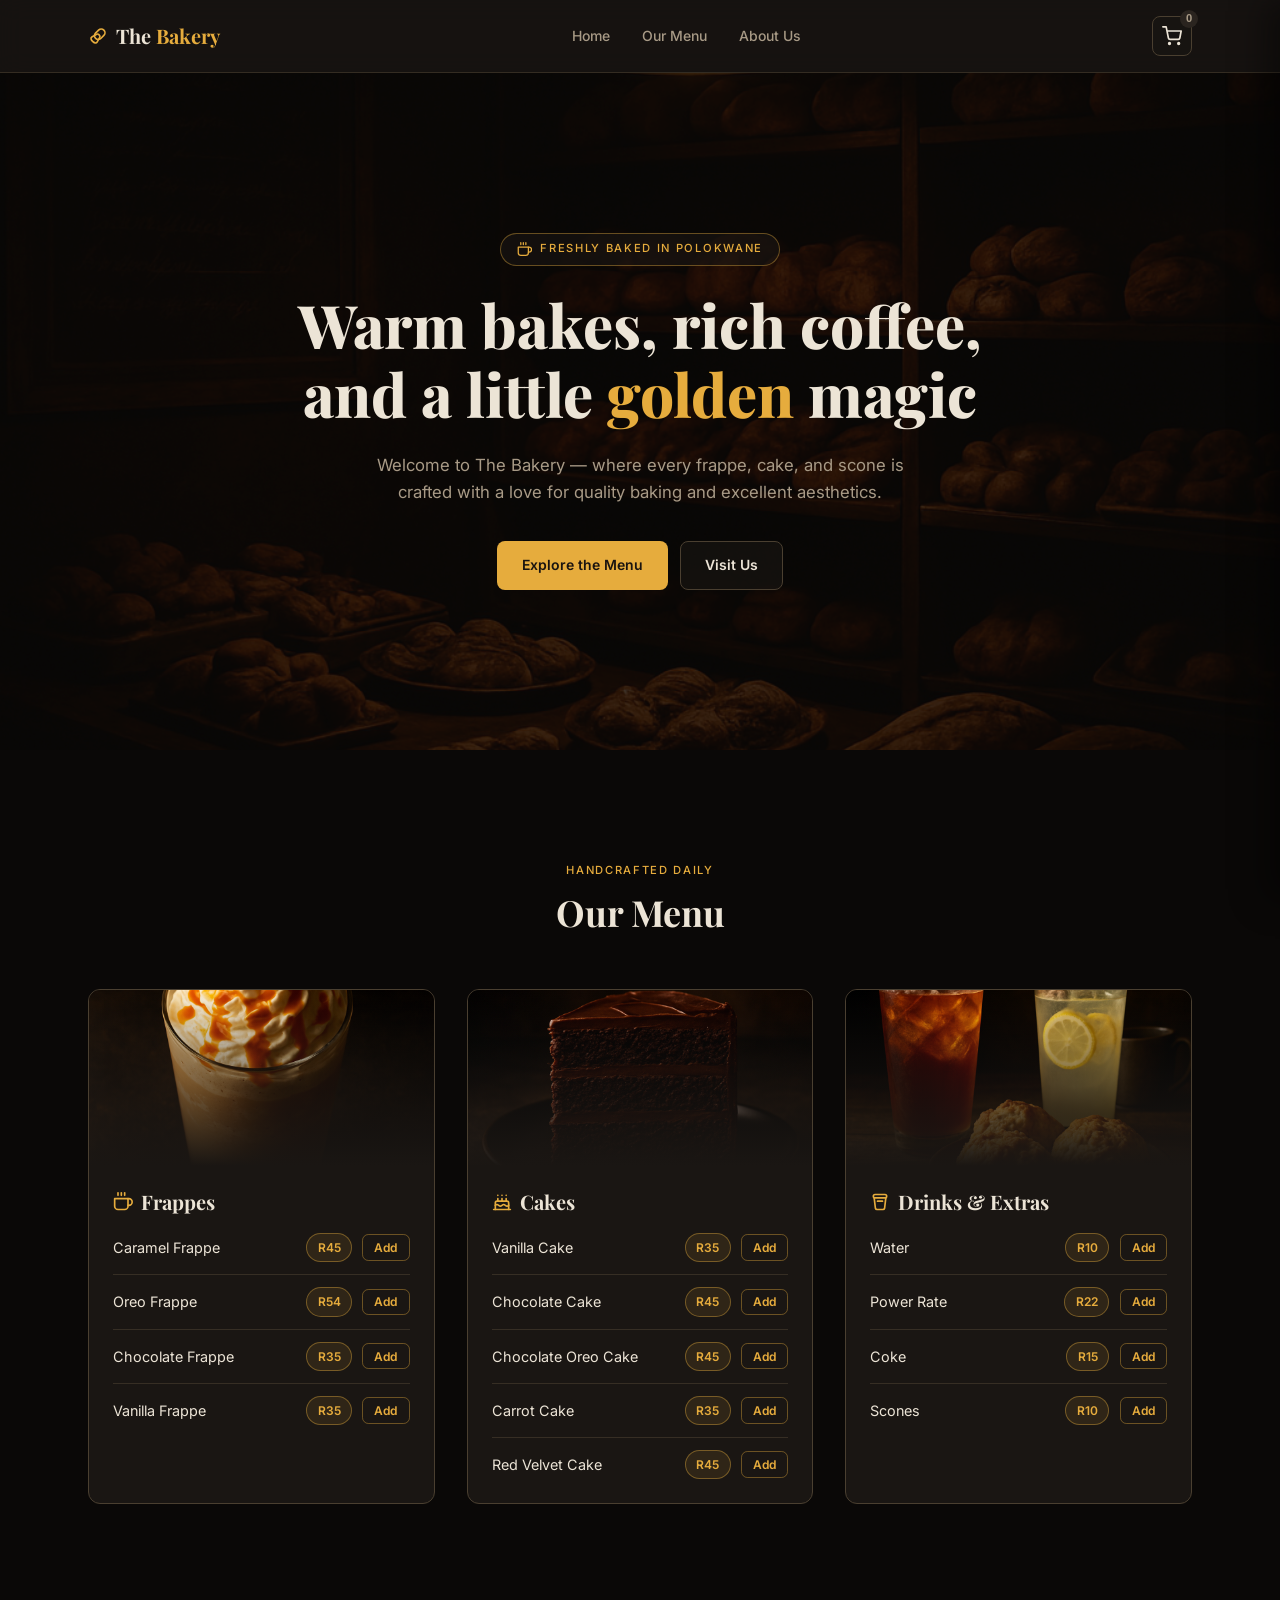
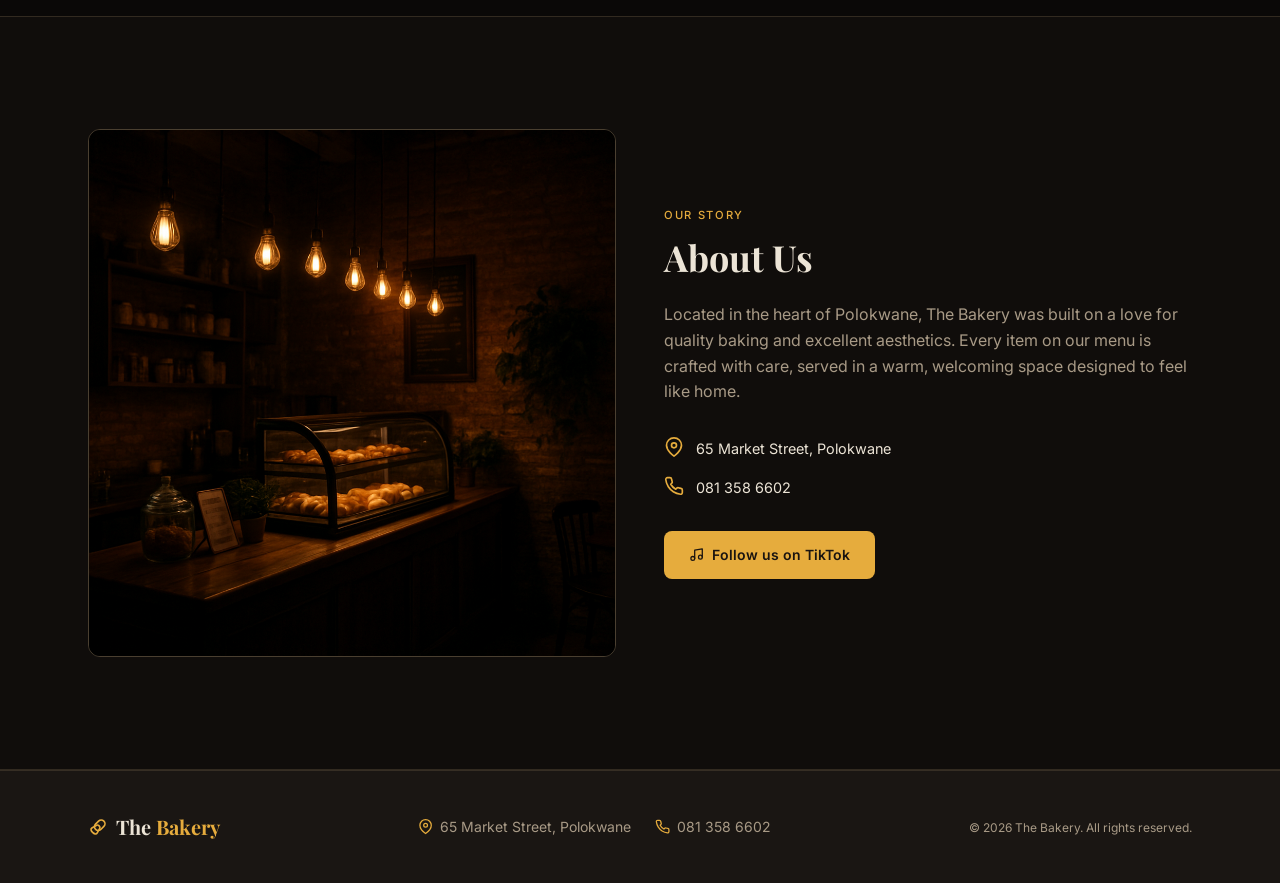
==== bake/index.html @ 77008908 "Add files via upload" ====
<!DOCTYPE html>
<html lang="en">
<head>
  <meta charset="UTF-8" />
  <meta name="viewport" content="width=device-width, initial-scale=1.0" />
  <title>The Bakery — Polokwane</title>
  <meta
    name="description"
    content="The Bakery in the heart of Polokwane. Frappes, cakes, drinks and more, crafted with a love for quality baking and excellent aesthetics."
  />
  <link rel="preconnect" href="https://fonts.googleapis.com" />
  <link rel="preconnect" href="https://fonts.gstatic.com" crossorigin />
  <link
    href="https://fonts.googleapis.com/css2?family=Playfair+Display:wght@600;700;800&family=Inter:wght@400;500;600;700&display=swap"
    rel="stylesheet"
  />
  <link rel="stylesheet" href="styles.css" />
</head>
<body>
  <!-- Navbar -->
  <header class="navbar">
    <nav class="nav container">
      <a href="#home" class="brand">
        <svg class="icon gold" viewBox="0 0 24 24" fill="none" stroke="currentColor" stroke-width="2" stroke-linecap="round" stroke-linejoin="round" aria-hidden="true"><path d="M4.6 13.11l5.79-3.21c1.89-1.05 4.79 1.78 3.71 3.71l-3.22 5.81C8.8 23.16.79 15.23 4.6 13.11z"/><path d="M19.04 4.96a4.5 4.5 0 0 0-6.36 0l-3.66 3.66a4.5 4.5 0 0 0 6.36 6.36l3.66-3.66a4.5 4.5 0 0 0 0-6.36z"/></svg>
        <span class="brand-text">The <span class="gold">Bakery</span></span>
      </a>

      <input type="checkbox" id="nav-toggle" class="nav-toggle" />

      <ul class="nav-links">
        <li><a href="#home">Home</a></li>
        <li><a href="#menu">Our Menu</a></li>
        <li><a href="#about">About Us</a></li>
        
      </ul>

      <div class="nav-actions">
        <button type="button" class="cart-btn" id="cart-open" aria-label="Open cart">
          <svg class="icon" viewBox="0 0 24 24" fill="none" stroke="currentColor" stroke-width="2" stroke-linecap="round" stroke-linejoin="round" aria-hidden="true"><circle cx="9" cy="21" r="1"/><circle cx="20" cy="21" r="1"/><path d="M1 1h4l2.68 13.39a2 2 0 0 0 2 1.61h9.72a2 2 0 0 0 2-1.61L23 6H6"/></svg>
          <span class="cart-count" id="cart-count" aria-hidden="true">0</span>
        </button>
        <label for="nav-toggle" class="nav-toggle-label" aria-label="Toggle menu">
          <svg class="icon menu-open" viewBox="0 0 24 24" fill="none" stroke="currentColor" stroke-width="2" stroke-linecap="round" stroke-linejoin="round" aria-hidden="true"><line x1="3" y1="12" x2="21" y2="12"/><line x1="3" y1="6" x2="21" y2="6"/><line x1="3" y1="18" x2="21" y2="18"/></svg>
          <svg class="icon menu-close" viewBox="0 0 24 24" fill="none" stroke="currentColor" stroke-width="2" stroke-linecap="round" stroke-linejoin="round" aria-hidden="true"><line x1="18" y1="6" x2="6" y2="18"/><line x1="6" y1="6" x2="18" y2="18"/></svg>
        </label>
      </div>
    </nav>
  </header>

  <main>
    <!-- Hero -->
    <section id="home" class="hero">
      <img src="images/hero-bakery.png" alt="Warm, dimly lit bakery interior" class="hero-bg" />
      <div class="hero-overlay" aria-hidden="true"></div>
      <div class="container hero-content">
        <span class="badge">
          <svg class="icon-sm" viewBox="0 0 24 24" fill="none" stroke="currentColor" stroke-width="2" stroke-linecap="round" stroke-linejoin="round" aria-hidden="true"><path d="M18 8h1a4 4 0 0 1 0 8h-1"/><path d="M2 8h16v9a4 4 0 0 1-4 4H6a4 4 0 0 1-4-4V8z"/><line x1="6" y1="1" x2="6" y2="4"/><line x1="10" y1="1" x2="10" y2="4"/><line x1="14" y1="1" x2="14" y2="4"/></svg>
          Freshly baked in Polokwane
        </span>
        <h1 class="hero-title">Warm bakes, rich coffee, and a little <span class="gold">golden</span> magic</h1>
        <p class="hero-sub">
          Welcome to The Bakery — where every frappe, cake, and scone is crafted
          with a love for quality baking and excellent aesthetics.
        </p>
        <div class="hero-actions">
          <a href="#menu" class="btn btn-gold">Explore the Menu</a>
          <a href="#about" class="btn btn-outline">Visit Us</a>
        </div>
      </div>
    </section>

    <!-- Menu -->
    <section id="menu" class="container section">
      <div class="section-head">
        <p class="eyebrow">Handcrafted daily</p>
        <h2 class="section-title">Our Menu</h2>
      </div>

      <div class="menu-grid">
        <article class="menu-card">
          <div class="menu-img-wrap">
            <img src="images/frappe.png" alt="Frappes" class="menu-img" />
            <div class="menu-img-fade" aria-hidden="true"></div>
          </div>
          <div class="menu-body">
            <div class="menu-cat">
              <svg class="icon gold" viewBox="0 0 24 24" fill="none" stroke="currentColor" stroke-width="2" stroke-linecap="round" stroke-linejoin="round" aria-hidden="true"><path d="M18 8h1a4 4 0 0 1 0 8h-1"/><path d="M2 8h16v9a4 4 0 0 1-4 4H6a4 4 0 0 1-4-4V8z"/><line x1="6" y1="1" x2="6" y2="4"/><line x1="10" y1="1" x2="10" y2="4"/><line x1="14" y1="1" x2="14" y2="4"/></svg>
              <h3>Frappes</h3>
            </div>
            <ul class="item-list">
              <li>
                <span class="item-name">Caramel Frappe</span>
                <span class="item-actions"><span class="price">R45</span><button type="button" class="btn-add" data-name="Caramel Frappe" data-price="45" aria-label="Add Caramel Frappe to cart">Add</button></span>
              </li>
              <li>
                <span class="item-name">Oreo Frappe</span>
                <span class="item-actions"><span class="price">R54</span><button type="button" class="btn-add" data-name="Oreo Frappe" data-price="54" aria-label="Add Oreo Frappe to cart">Add</button></span>
              </li>
              <li>
                <span class="item-name">Chocolate Frappe</span>
                <span class="item-actions"><span class="price">R35</span><button type="button" class="btn-add" data-name="Chocolate Frappe" data-price="35" aria-label="Add Chocolate Frappe to cart">Add</button></span>
              </li>
              <li>
                <span class="item-name">Vanilla Frappe</span>
                <span class="item-actions"><span class="price">R35</span><button type="button" class="btn-add" data-name="Vanilla Frappe" data-price="35" aria-label="Add Vanilla Frappe to cart">Add</button></span>
              </li>
            </ul>
          </div>
        </article>

        <article class="menu-card">
          <div class="menu-img-wrap">
            <img src="images/cake.png" alt="Cakes" class="menu-img" />
            <div class="menu-img-fade" aria-hidden="true"></div>
          </div>
          <div class="menu-body">
            <div class="menu-cat">
              <svg class="icon gold" viewBox="0 0 24 24" fill="none" stroke="currentColor" stroke-width="2" stroke-linecap="round" stroke-linejoin="round" aria-hidden="true"><path d="M20 21v-8a2 2 0 0 0-2-2H6a2 2 0 0 0-2 2v8"/><path d="M4 16s.5-1 2-1 2.5 2 4 2 2.5-2 4-2 2.5 2 4 2 2-1 2-1"/><path d="M2 21h20"/><path d="M7 8v3"/><path d="M12 8v3"/><path d="M17 8v3"/><path d="M7 4h.01"/><path d="M12 4h.01"/><path d="M17 4h.01"/></svg>
              <h3>Cakes</h3>
            </div>
            <ul class="item-list">
              <li>
                <span class="item-name">Vanilla Cake</span>
                <span class="item-actions"><span class="price">R35</span><button type="button" class="btn-add" data-name="Vanilla Cake" data-price="35" aria-label="Add Vanilla Cake to cart">Add</button></span>
              </li>
              <li>
                <span class="item-name">Chocolate Cake</span>
                <span class="item-actions"><span class="price">R45</span><button type="button" class="btn-add" data-name="Chocolate Cake" data-price="45" aria-label="Add Chocolate Cake to cart">Add</button></span>
              </li>
              <li>
                <span class="item-name">Chocolate Oreo Cake</span>
                <span class="item-actions"><span class="price">R45</span><button type="button" class="btn-add" data-name="Chocolate Oreo Cake" data-price="45" aria-label="Add Chocolate Oreo Cake to cart">Add</button></span>
              </li>
              <li>
                <span class="item-name">Carrot Cake</span>
                <span class="item-actions"><span class="price">R35</span><button type="button" class="btn-add" data-name="Carrot Cake" data-price="35" aria-label="Add Carrot Cake to cart">Add</button></span>
              </li>
              <li>
                <span class="item-name">Red Velvet Cake</span>
                <span class="item-actions"><span class="price">R45</span><button type="button" class="btn-add" data-name="Red Velvet Cake" data-price="45" aria-label="Add Red Velvet Cake to cart">Add</button></span>
              </li>
            </ul>
          </div>
        </article>

        <article class="menu-card">
          <div class="menu-img-wrap">
            <img src="images/drink.png" alt="Drinks and extras" class="menu-img" />
            <div class="menu-img-fade" aria-hidden="true"></div>
          </div>
          <div class="menu-body">
            <div class="menu-cat">
              <svg class="icon gold" viewBox="0 0 24 24" fill="none" stroke="currentColor" stroke-width="2" stroke-linecap="round" stroke-linejoin="round" aria-hidden="true"><path d="M4 5a2 2 0 0 1 2-2h12a2 2 0 0 1 2 2v0a2 2 0 0 1-2 2H6a2 2 0 0 1-2-2z"/><path d="M5 7l1.5 12.5A2 2 0 0 0 8.5 21h7a2 2 0 0 0 2-1.5L19 7"/><path d="M9 11h6"/></svg>
              <h3>Drinks &amp; Extras</h3>
            </div>
            <ul class="item-list">
              <li>
                <span class="item-name">Water</span>
                <span class="item-actions"><span class="price">R10</span><button type="button" class="btn-add" data-name="Water" data-price="10" aria-label="Add Water to cart">Add</button></span>
              </li>
              <li>
                <span class="item-name">Power Rate</span>
                <span class="item-actions"><span class="price">R22</span><button type="button" class="btn-add" data-name="Power Rate" data-price="22" aria-label="Add Power Rate to cart">Add</button></span>
              </li>
              <li>
                <span class="item-name">Coke</span>
                <span class="item-actions"><span class="price">R15</span><button type="button" class="btn-add" data-name="Coke" data-price="15" aria-label="Add Coke to cart">Add</button></span>
              </li>
              <li>
                <span class="item-name">Scones</span>
                <span class="item-actions"><span class="price">R10</span><button type="button" class="btn-add" data-name="Scones" data-price="10" aria-label="Add Scones to cart">Add</button></span>
              </li>
            </ul>
          </div>
        </article>
      </div>
    </section>

    <!-- About -->
    <section id="about" class="about">
      <div class="container about-grid">
        <div class="about-img-wrap">
          <img src="images/about-interior.png" alt="The cozy interior of The Bakery" class="about-img" />
        </div>
        <div>
          <p class="eyebrow">Our Story</p>
          <h2 class="section-title left">About Us</h2>
          <p class="about-text">
            Located in the heart of Polokwane, The Bakery was built on a love for
            quality baking and excellent aesthetics. Every item on our menu is
            crafted with care, served in a warm, welcoming space designed to feel
            like home.
          </p>
          <div class="contact-list">
            <div class="contact-row">
              <svg class="icon gold" viewBox="0 0 24 24" fill="none" stroke="currentColor" stroke-width="2" stroke-linecap="round" stroke-linejoin="round" aria-hidden="true"><path d="M21 10c0 7-9 13-9 13s-9-6-9-13a9 9 0 0 1 18 0z"/><circle cx="12" cy="10" r="3"/></svg>
              <span>65 Market Street, Polokwane</span>
            </div>
            <div class="contact-row">
              <svg class="icon gold" viewBox="0 0 24 24" fill="none" stroke="currentColor" stroke-width="2" stroke-linecap="round" stroke-linejoin="round" aria-hidden="true"><path d="M22 16.92v3a2 2 0 0 1-2.18 2 19.79 19.79 0 0 1-8.63-3.07 19.5 19.5 0 0 1-6-6 19.79 19.79 0 0 1-3.07-8.67A2 2 0 0 1 4.11 2h3a2 2 0 0 1 2 1.72c.13.96.36 1.9.7 2.81a2 2 0 0 1-.45 2.11L8.09 9.91a16 16 0 0 0 6 6l1.27-1.27a2 2 0 0 1 2.11-.45c.91.34 1.85.57 2.81.7A2 2 0 0 1 22 16.92z"/></svg>
              <a href="tel:0813586602">081 358 6602</a>
            </div>
          </div>
          <a href="https://www.tiktok.com" target="_blank" rel="noreferrer" class="btn btn-gold tiktok">
            <svg class="icon-sm" viewBox="0 0 24 24" fill="none" stroke="currentColor" stroke-width="2" stroke-linecap="round" stroke-linejoin="round" aria-hidden="true"><path d="M9 18V5l12-2v13"/><circle cx="6" cy="18" r="3"/><circle cx="18" cy="16" r="3"/></svg>
            Follow us on TikTok
          </a>
        </div>
      </div>
    </section>

    <!-- Admin Portal -->
    <section id="admin" class="container admin">
      <div class="section-head">
        <h2 class="section-title">Admin Portal</h2>
        <p class="notice">
          <svg class="icon-sm" viewBox="0 0 24 24" fill="none" stroke="currentColor" stroke-width="2" stroke-linecap="round" stroke-linejoin="round" aria-hidden="true"><path d="M10.29 3.86L1.82 18a2 2 0 0 0 1.71 3h16.94a2 2 0 0 0 1.71-3L13.71 3.86a2 2 0 0 0-3.42 0z"/><line x1="12" y1="9" x2="12" y2="13"/><line x1="12" y1="17" x2="12.01" y2="17"/></svg>
          System Notice: Frontend UI Mockup Only
        </p>
      </div>

      <div class="admin-grid">
        <!-- Login -->
        <form class="panel" aria-label="Admin login" onsubmit="return false">
          <div class="panel-head">
            <svg class="icon gold" viewBox="0 0 24 24" fill="none" stroke="currentColor" stroke-width="2" stroke-linecap="round" stroke-linejoin="round" aria-hidden="true"><rect x="3" y="11" width="18" height="11" rx="2" ry="2"/><path d="M7 11V7a5 5 0 0 1 10 0v4"/></svg>
            <h3>Admin Login</h3>
          </div>
          <div class="field"><label for="manager-id">Manager ID</label><input id="manager-id" type="text" placeholder="e.g. MGR-001" /></div>
          <div class="field"><label for="password">Password</label><input id="password" type="password" placeholder="••••••••" /></div>
          <button type="submit" class="btn btn-gold full">Login</button>
        </form>

        <!-- Manage Inventory -->
        <form class="panel" aria-label="Manage inventory" onsubmit="return false">
          <div class="panel-head">
            <svg class="icon gold" viewBox="0 0 24 24" fill="none" stroke="currentColor" stroke-width="2" stroke-linecap="round" stroke-linejoin="round" aria-hidden="true"><path d="M16 16h6"/><path d="M19 13v6"/><path d="M21 10V8a2 2 0 0 0-1-1.73l-7-4a2 2 0 0 0-2 0l-7 4A2 2 0 0 0 3 8v8a2 2 0 0 0 1 1.73l7 4a2 2 0 0 0 2 0"/><path d="M3.27 6.96 12 12.01l8.73-5.05"/><path d="M12 22.08V12"/></svg>
            <h3>Manage Inventory</h3>
          </div>
          <div class="field"><label for="action">Action</label><select id="action"><option>Add</option><option>Update</option><option>Delete</option></select></div>
          <div class="field"><label for="product-name">Product Name</label><input id="product-name" type="text" placeholder="e.g. Carrot Cake" /></div>
          <div class="field"><label for="price">Price</label><input id="price" type="text" placeholder="e.g. R35" /></div>
          <button type="submit" class="btn btn-gold full">Submit</button>
        </form>

        <!-- Stock Viewer -->
        <div class="panel">
          <div class="panel-head">
            <svg class="icon gold" viewBox="0 0 24 24" fill="none" stroke="currentColor" stroke-width="2" stroke-linecap="round" stroke-linejoin="round" aria-hidden="true"><path d="M2.97 12.92A2 2 0 0 0 2 14.63v3.24a2 2 0 0 0 .97 1.71l3 1.8a2 2 0 0 0 2.06 0L12 19v-5.5l-5-3-4.03 2.42Z"/><path d="m7 16.5-4.74-2.85"/><path d="m7 16.5 5-3"/><path d="M7 16.5v5.17"/><path d="M12 13.5V19l3.97 2.38a2 2 0 0 0 2.06 0l3-1.8a2 2 0 0 0 .97-1.71v-3.24a2 2 0 0 0-.97-1.71L17 10.5l-5 3Z"/><path d="m17 16.5-5-3"/><path d="m17 16.5 4.74-2.85"/><path d="M17 16.5v5.17"/><path d="M7.97 4.42A2 2 0 0 0 7 6.13v4.37l5 3 5-3V6.13a2 2 0 0 0-.97-1.71l-3-1.8a2 2 0 0 0-2.06 0l-3 1.8Z"/><path d="M12 8 7.26 5.15"/><path d="m12 8 4.74-2.85"/><path d="M12 13.5V8"/></svg>
            <h3>Stock Viewer</h3>
          </div>
          <div class="table-wrap">
            <table>
              <thead>
                <tr><th>Item Name</th><th class="center">Qty</th><th class="right">Status</th></tr>
              </thead>
              <tbody>
                <tr><td>Caramel Frappe</td><td class="center muted">24</td><td class="right"><span class="tag in">In Stock</span></td></tr>
                <tr><td>Chocolate Cake</td><td class="center muted">6</td><td class="right"><span class="tag low">Low Stock</span></td></tr>
                <tr><td>Red Velvet Cake</td><td class="center muted">12</td><td class="right"><span class="tag in">In Stock</span></td></tr>
                <tr><td>Scones</td><td class="center muted">3</td><td class="right"><span class="tag low">Low Stock</span></td></tr>
                <tr><td>Coke</td><td class="center muted">40</td><td class="right"><span class="tag in">In Stock</span></td></tr>
              </tbody>
            </table>
          </div>
        </div>
      </div>
    </section>
  </main>

  <!-- Footer -->
  <footer class="footer">
    <div class="container footer-inner">
      <div class="brand">
        <svg class="icon gold" viewBox="0 0 24 24" fill="none" stroke="currentColor" stroke-width="2" stroke-linecap="round" stroke-linejoin="round" aria-hidden="true"><path d="M4.6 13.11l5.79-3.21c1.89-1.05 4.79 1.78 3.71 3.71l-3.22 5.81C8.8 23.16.79 15.23 4.6 13.11z"/><path d="M19.04 4.96a4.5 4.5 0 0 0-6.36 0l-3.66 3.66a4.5 4.5 0 0 0 6.36 6.36l3.66-3.66a4.5 4.5 0 0 0 0-6.36z"/></svg>
        <span class="brand-text">The <span class="gold">Bakery</span></span>
      </div>
      <div class="footer-contact">
        <span><svg class="icon-sm gold" viewBox="0 0 24 24" fill="none" stroke="currentColor" stroke-width="2" stroke-linecap="round" stroke-linejoin="round" aria-hidden="true"><path d="M21 10c0 7-9 13-9 13s-9-6-9-13a9 9 0 0 1 18 0z"/><circle cx="12" cy="10" r="3"/></svg> 65 Market Street, Polokwane</span>
        <span><svg class="icon-sm gold" viewBox="0 0 24 24" fill="none" stroke="currentColor" stroke-width="2" stroke-linecap="round" stroke-linejoin="round" aria-hidden="true"><path d="M22 16.92v3a2 2 0 0 1-2.18 2 19.79 19.79 0 0 1-8.63-3.07 19.5 19.5 0 0 1-6-6 19.79 19.79 0 0 1-3.07-8.67A2 2 0 0 1 4.11 2h3a2 2 0 0 1 2 1.72c.13.96.36 1.9.7 2.81a2 2 0 0 1-.45 2.11L8.09 9.91a16 16 0 0 0 6 6l1.27-1.27a2 2 0 0 1 2.11-.45c.91.34 1.85.57 2.81.7A2 2 0 0 1 22 16.92z"/></svg> 081 358 6602</span>
      </div>
      <p class="copyright">© 2026 The Bakery. All rights reserved.</p>
    </div>
  </footer>

  <!-- Cart Drawer (mockup) -->
  <div class="cart-overlay" id="cart-overlay" hidden></div>
  <aside class="cart-drawer" id="cart-drawer" aria-label="Shopping cart" aria-hidden="true">
    <div class="cart-head">
      <div class="panel-head" style="margin:0">
        <svg class="icon gold" viewBox="0 0 24 24" fill="none" stroke="currentColor" stroke-width="2" stroke-linecap="round" stroke-linejoin="round" aria-hidden="true"><circle cx="9" cy="21" r="1"/><circle cx="20" cy="21" r="1"/><path d="M1 1h4l2.68 13.39a2 2 0 0 0 2 1.61h9.72a2 2 0 0 0 2-1.61L23 6H6"/></svg>
        <h3>Your Cart</h3>
      </div>
      <button type="button" class="cart-close" id="cart-close" aria-label="Close cart">
        <svg class="icon" viewBox="0 0 24 24" fill="none" stroke="currentColor" stroke-width="2" stroke-linecap="round" stroke-linejoin="round" aria-hidden="true"><line x1="18" y1="6" x2="6" y2="18"/><line x1="6" y1="6" x2="18" y2="18"/></svg>
      </button>
    </div>

    <p class="cart-notice">
      <svg class="icon-sm" viewBox="0 0 24 24" fill="none" stroke="currentColor" stroke-width="2" stroke-linecap="round" stroke-linejoin="round" aria-hidden="true"><path d="M10.29 3.86L1.82 18a2 2 0 0 0 1.71 3h16.94a2 2 0 0 0 1.71-3L13.71 3.86a2 2 0 0 0-3.42 0z"/><line x1="12" y1="9" x2="12" y2="13"/><line x1="12" y1="17" x2="12.01" y2="17"/></svg>
      Demo only — no real orders are placed
    </p>

    <div class="cart-items" id="cart-items">
      <p class="cart-empty" id="cart-empty">Your cart is empty. Add something delicious from the menu.</p>
    </div>

    <div class="cart-foot">
      <div class="cart-subtotal">
        <span>Subtotal</span>
        <span class="cart-total gold" id="cart-total">R0</span>
      </div>
      <button type="button" class="btn btn-gold full" id="cart-checkout">Checkout</button>
    </div>
  </aside>

  <script src="cart.js"></script>
  <script src="public-menu.js"></script>
</body>
</html>
---- bake/styles.css ----
:root {
  --background: #0a0807;
  --foreground: #ece4d6;
  --card: #1a1613;
  --card-soft: rgba(26, 22, 19, 0.6);
  --muted: #2a241f;
  --muted-foreground: #a89a86;
  --border: #4a3f30;
  --border-soft: rgba(74, 63, 48, 0.6);
  --input: #221d18;
  --gold: #e6ac3d;
  --gold-muted: #c08f2e;
  --gold-soft: rgba(230, 172, 61, 0.1);
  --gold-border: rgba(230, 172, 61, 0.4);
  --primary-foreground: #1a1410;
  --destructive: #e06a52;
  --destructive-soft: rgba(224, 106, 82, 0.15);
  --radius: 0.7rem;
}

* {
  margin: 0;
  padding: 0;
  box-sizing: border-box;
}

html {
  scroll-behavior: smooth;
  background: var(--background);
}

body {
  font-family: "Inter", system-ui, sans-serif;
  background: var(--background);
  color: var(--foreground);
  line-height: 1.6;
  -webkit-font-smoothing: antialiased;
}

h1, h2, h3 {
  font-family: "Playfair Display", Georgia, serif;
  line-height: 1.15;
}

a { color: inherit; text-decoration: none; }
img { display: block; max-width: 100%; }

.container {
  width: 100%;
  max-width: 72rem;
  margin: 0 auto;
  padding-left: 1.5rem;
  padding-right: 1.5rem;
}

.gold { color: var(--gold); }
.icon { width: 1.25rem; height: 1.25rem; }
.icon-sm { width: 0.95rem; height: 0.95rem; }

/* Buttons */
.btn {
  display: inline-flex;
  align-items: center;
  justify-content: center;
  gap: 0.5rem;
  border-radius: 0.5rem;
  padding: 0.75rem 1.5rem;
  font-size: 0.875rem;
  font-weight: 600;
  cursor: pointer;
  border: 1px solid transparent;
  transition: background-color 0.2s, border-color 0.2s, color 0.2s;
}
.btn-gold { background: var(--gold); color: var(--primary-foreground); }
.btn-gold:hover { background: var(--gold-muted); }
.btn-outline {
  border-color: var(--border);
  background: var(--card-soft);
  color: var(--foreground);
}
.btn-outline:hover { border-color: var(--gold-border); color: var(--gold); }
.btn.full { width: 100%; }

/* Navbar */
.navbar {
  position: sticky;
  top: 0;
  z-index: 50;
  border-bottom: 1px solid var(--border-soft);
  background: rgba(26, 22, 19, 0.8);
  backdrop-filter: blur(12px);
}
.nav {
  display: flex;
  align-items: center;
  justify-content: space-between;
  padding-top: 1rem;
  padding-bottom: 1rem;
  position: relative;
}
.brand { display: inline-flex; align-items: center; gap: 0.5rem; }
.brand-text { font-family: "Playfair Display", serif; font-size: 1.25rem; font-weight: 700; }
.nav-links { display: flex; align-items: center; gap: 2rem; list-style: none; }
.nav-links a {
  font-size: 0.875rem;
  font-weight: 500;
  color: var(--muted-foreground);
  transition: color 0.2s;
}
.nav-links a:hover { color: var(--gold); }

.nav-toggle, .nav-toggle-label { display: none; }
.menu-close { display: none; }

/* Hero */
.hero { position: relative; isolation: isolate; overflow: hidden; }
.hero-bg {
  position: absolute;
  inset: 0;
  z-index: -2;
  width: 100%;
  height: 100%;
  object-fit: cover;
}
.hero-overlay {
  position: absolute;
  inset: 0;
  z-index: -1;
  background: rgba(10, 8, 7, 0.8);
}
.hero-content {
  display: flex;
  flex-direction: column;
  align-items: center;
  text-align: center;
  padding-top: 7rem;
  padding-bottom: 7rem;
}
.badge {
  display: inline-flex;
  align-items: center;
  gap: 0.5rem;
  margin-bottom: 1.5rem;
  border: 1px solid var(--gold-border);
  background: var(--card-soft);
  color: var(--gold);
  border-radius: 999px;
  padding: 0.4rem 1rem;
  font-size: 0.7rem;
  font-weight: 500;
  text-transform: uppercase;
  letter-spacing: 0.15em;
}
.hero-title {
  max-width: 48rem;
  font-size: clamp(2.25rem, 6vw, 3.75rem);
  font-weight: 800;
  text-wrap: balance;
}
.hero-sub {
  margin-top: 1.5rem;
  max-width: 36rem;
  color: var(--muted-foreground);
  font-size: 1.05rem;
}
.hero-actions {
  margin-top: 2.25rem;
  display: flex;
  flex-direction: column;
  gap: 0.75rem;
}

/* Sections */
.section { padding-top: 5rem; padding-bottom: 5rem; }
.section-head { text-align: center; margin-bottom: 3.5rem; }
.eyebrow {
  margin-bottom: 0.75rem;
  font-size: 0.7rem;
  font-weight: 500;
  text-transform: uppercase;
  letter-spacing: 0.15em;
  color: var(--gold);
}
.section-title { font-size: clamp(1.875rem, 4vw, 2.25rem); font-weight: 700; }
.section-title.left { text-align: left; }

/* Menu */
.menu-grid {
  display: grid;
  grid-template-columns: 1fr;
  gap: 2rem;
}
.menu-card {
  display: flex;
  flex-direction: column;
  overflow: hidden;
  border: 1px solid var(--border);
  border-radius: 0.75rem;
  background: var(--card);
  transition: border-color 0.2s;
}
.menu-card:hover { border-color: var(--gold-border); }
.menu-img-wrap { position: relative; height: 11rem; overflow: hidden; }
.menu-img { width: 100%; height: 100%; object-fit: cover; }
.menu-img-fade {
  position: absolute;
  inset: 0;
  background: linear-gradient(to top, var(--card), transparent);
}
.menu-body { display: flex; flex-direction: column; flex: 1; padding: 1.5rem; }
.menu-cat { display: flex; align-items: center; gap: 0.5rem; margin-bottom: 1.25rem; }
.menu-cat h3 { font-size: 1.25rem; font-weight: 700; }
.item-list { list-style: none; display: flex; flex-direction: column; gap: 0.75rem; flex: 1; }
.item-list li {
  display: flex;
  align-items: center;
  justify-content: space-between;
  gap: 1rem;
  padding-bottom: 0.75rem;
  border-bottom: 1px solid var(--border-soft);
  font-size: 0.9rem;
}
.item-list li:last-child { border-bottom: 0; padding-bottom: 0; }
.price {
  border: 1px solid var(--gold-border);
  background: var(--gold-soft);
  color: var(--gold);
  border-radius: 999px;
  padding: 0.25rem 0.65rem;
  font-size: 0.75rem;
  font-weight: 600;
  white-space: nowrap;
}

/* About */
.about { border-top: 1px solid var(--border-soft); border-bottom: 1px solid var(--border-soft); background: rgba(26, 22, 19, 0.4); }
.about-grid {
  display: grid;
  grid-template-columns: 1fr;
  align-items: center;
  gap: 3rem;
  padding-top: 5rem;
  padding-bottom: 5rem;
}
.about-img-wrap { overflow: hidden; border: 1px solid var(--border); border-radius: 0.75rem; }
.about-img { width: 100%; height: 18rem; object-fit: cover; }
.about-text { margin-top: 1.5rem; color: var(--muted-foreground); text-wrap: pretty; }
.contact-list { margin-top: 2rem; display: flex; flex-direction: column; gap: 1rem; }
.contact-row { display: flex; align-items: flex-start; gap: 0.75rem; font-size: 0.9rem; }
.contact-row a { transition: color 0.2s; }
.contact-row a:hover { color: var(--gold); }
.tiktok { margin-top: 2rem; }

/* Admin portal now lives on admin.html */
.admin { display: none; }
.admin {
  margin-top: 5rem;
  margin-bottom: 5rem;
  border: 2px dashed var(--gold-border);
  border-radius: 1rem;
  background: rgba(26, 22, 19, 0.3);
  padding-top: 4rem;
  padding-bottom: 4rem;
}
.notice {
  display: inline-flex;
  align-items: center;
  gap: 0.5rem;
  margin-top: 1rem;
  border: 1px solid var(--gold-border);
  background: var(--gold-soft);
  color: var(--gold);
  border-radius: 999px;
  padding: 0.4rem 1rem;
  font-size: 0.75rem;
  font-weight: 500;
}
.admin-grid {
  display: grid;
  grid-template-columns: 1fr;
  gap: 1.5rem;
}
.panel {
  border: 1px solid var(--border);
  border-radius: 0.75rem;
  background: var(--card);
  padding: 1.5rem;
}
.panel-head { display: flex; align-items: center; gap: 0.5rem; margin-bottom: 1.25rem; }
.panel-head h3 { font-size: 1.125rem; font-weight: 700; }
.field { margin-bottom: 1rem; }
.field label {
  display: block;
  margin-bottom: 0.375rem;
  font-size: 0.7rem;
  font-weight: 500;
  text-transform: uppercase;
  letter-spacing: 0.05em;
  color: var(--muted-foreground);
}
.field input, .field select {
  width: 100%;
  border: 1px solid var(--border);
  background: var(--input);
  border-radius: 0.5rem;
  padding: 0.55rem 0.75rem;
  font-size: 0.875rem;
  color: var(--foreground);
  font-family: inherit;
}
.field input::placeholder { color: var(--muted-foreground); }
.field input:focus, .field select:focus {
  outline: none;
  border-color: var(--gold);
  box-shadow: 0 0 0 1px var(--gold);
}

.table-wrap { overflow-x: auto; }
table { width: 100%; border-collapse: collapse; font-size: 0.875rem; text-align: left; }
thead th {
  padding-bottom: 0.5rem;
  font-size: 0.7rem;
  font-weight: 500;
  text-transform: uppercase;
  letter-spacing: 0.05em;
  color: var(--muted-foreground);
  border-bottom: 1px solid var(--border);
}
tbody td { padding: 0.65rem 0; border-bottom: 1px solid var(--border-soft); }
tbody tr:last-child td { border-bottom: 0; }
.center { text-align: center; }
.right { text-align: right; }
.muted { color: var(--muted-foreground); }
.tag { border-radius: 999px; padding: 0.15rem 0.55rem; font-size: 0.75rem; font-weight: 500; }
.tag.in { background: var(--gold-soft); color: var(--gold); }
.tag.low { background: var(--destructive-soft); color: var(--destructive); }

/* Footer */
.footer { border-top: 1px solid var(--border-soft); background: var(--card); }
.footer-inner {
  display: flex;
  flex-direction: column;
  align-items: center;
  gap: 1rem;
  padding-top: 2.5rem;
  padding-bottom: 2.5rem;
  text-align: center;
}
.footer-contact {
  display: flex;
  flex-direction: column;
  gap: 0.5rem;
  font-size: 0.875rem;
  color: var(--muted-foreground);
}
.footer-contact span { display: inline-flex; align-items: center; justify-content: center; gap: 0.4rem; }
.copyright { font-size: 0.75rem; color: var(--muted-foreground); }

/* Responsive */
@media (min-width: 640px) {
  .hero-actions { flex-direction: row; }
}

@media (min-width: 768px) {
  .hero-content { padding-top: 10rem; padding-bottom: 10rem; }
  .section { padding-top: 7rem; padding-bottom: 7rem; }
  .menu-grid { grid-template-columns: repeat(2, 1fr); }
  .about-grid { grid-template-columns: repeat(2, 1fr); padding-top: 7rem; padding-bottom: 7rem; }
  .about-img { height: 100%; }
  .admin-grid { grid-template-columns: repeat(3, 1fr); }
  .footer-inner { flex-direction: row; justify-content: space-between; text-align: left; }
  .footer-contact { flex-direction: row; gap: 1.5rem; }
}

@media (min-width: 1024px) {
  .menu-grid { grid-template-columns: repeat(3, 1fr); }
}

/* Nav actions + cart button */
.nav-actions { display: flex; align-items: center; gap: 0.75rem; }
.cart-btn {
  position: relative;
  display: inline-flex;
  align-items: center;
  justify-content: center;
  width: 2.5rem;
  height: 2.5rem;
  border: 1px solid var(--border);
  background: var(--card-soft);
  border-radius: 0.5rem;
  color: var(--foreground);
  cursor: pointer;
  transition: border-color 0.2s, color 0.2s;
}
.cart-btn:hover { border-color: var(--gold-border); color: var(--gold); }
.cart-count {
  position: absolute;
  top: -0.45rem;
  right: -0.45rem;
  min-width: 1.15rem;
  height: 1.15rem;
  padding: 0 0.3rem;
  display: inline-flex;
  align-items: center;
  justify-content: center;
  border-radius: 999px;
  background: var(--muted);
  color: var(--muted-foreground);
  font-size: 0.7rem;
  font-weight: 700;
  line-height: 1;
  transition: background-color 0.2s, color 0.2s;
}
.cart-count.has-items { background: var(--gold); color: var(--primary-foreground); }

/* Menu item rows with Add button */
.item-list li { gap: 0.75rem; }
.item-name { flex: 1; }
.item-actions { display: inline-flex; align-items: center; gap: 0.65rem; }
.btn-add {
  display: inline-flex;
  align-items: center;
  justify-content: center;
  border: 1px solid var(--gold-border);
  background: transparent;
  color: var(--gold);
  border-radius: 0.4rem;
  padding: 0.3rem 0.7rem;
  font-family: inherit;
  font-size: 0.75rem;
  font-weight: 600;
  cursor: pointer;
  transition: background-color 0.2s, color 0.2s, border-color 0.2s;
}
.btn-add:hover { background: var(--gold); color: var(--primary-foreground); }
.btn-add.added { background: var(--gold); color: var(--primary-foreground); border-color: var(--gold); }

/* Cart drawer */
.cart-overlay {
  position: fixed;
  inset: 0;
  z-index: 60;
  background: rgba(10, 8, 7, 0.6);
  backdrop-filter: blur(2px);
}
.cart-drawer {
  position: fixed;
  top: 0;
  right: 0;
  z-index: 70;
  display: flex;
  flex-direction: column;
  width: min(24rem, 100vw);
  height: 100%;
  background: var(--card);
  border-left: 1px solid var(--border);
  box-shadow: -1rem 0 2rem rgba(0, 0, 0, 0.4);
  transform: translateX(100%);
  transition: transform 0.3s ease;
}
.cart-drawer.open { transform: translateX(0); }
.cart-head {
  display: flex;
  align-items: center;
  justify-content: space-between;
  padding: 1.5rem;
  border-bottom: 1px solid var(--border-soft);
}
.cart-close {
  display: inline-flex;
  border: none;
  background: transparent;
  color: var(--muted-foreground);
  cursor: pointer;
  transition: color 0.2s;
}
.cart-close:hover { color: var(--gold); }
.cart-notice {
  display: flex;
  align-items: center;
  gap: 0.5rem;
  margin: 1rem 1.5rem 0;
  border: 1px solid var(--gold-border);
  background: var(--gold-soft);
  color: var(--gold);
  border-radius: 0.5rem;
  padding: 0.5rem 0.75rem;
  font-size: 0.75rem;
}
.cart-items {
  flex: 1;
  overflow-y: auto;
  padding: 1.5rem;
  display: flex;
  flex-direction: column;
  gap: 1rem;
}
.cart-empty { color: var(--muted-foreground); font-size: 0.9rem; text-align: center; margin-top: 2rem; }
.cart-row {
  display: grid;
  grid-template-columns: 1fr auto;
  align-items: center;
  gap: 0.5rem 1rem;
  padding-bottom: 1rem;
  border-bottom: 1px solid var(--border-soft);
}
.cart-row-info { display: flex; flex-direction: column; gap: 0.2rem; }
.cart-row-name { font-size: 0.9rem; font-weight: 600; }
.cart-row-price { font-size: 0.75rem; color: var(--muted-foreground); }
.cart-qty { display: inline-flex; align-items: center; gap: 0.5rem; }
.qty-btn {
  width: 1.6rem;
  height: 1.6rem;
  display: inline-flex;
  align-items: center;
  justify-content: center;
  border: 1px solid var(--border);
  background: var(--input);
  color: var(--foreground);
  border-radius: 0.4rem;
  font-size: 0.95rem;
  line-height: 1;
  cursor: pointer;
  transition: border-color 0.2s, color 0.2s;
}
.qty-btn:hover { border-color: var(--gold-border); color: var(--gold); }
.qty-num { min-width: 1.25rem; text-align: center; font-size: 0.875rem; font-weight: 600; }
.cart-row-total { grid-column: 2; font-size: 0.875rem; font-weight: 600; color: var(--gold); }
.cart-foot {
  padding: 1.5rem;
  border-top: 1px solid var(--border-soft);
  background: var(--card-soft);
}
.cart-subtotal {
  display: flex;
  align-items: center;
  justify-content: space-between;
  margin-bottom: 1rem;
  font-size: 0.95rem;
}
.cart-total { font-family: "Playfair Display", serif; font-size: 1.35rem; font-weight: 700; }

/* Mobile menu (CSS-only) */
@media (max-width: 767px) {
  .nav-toggle-label {
    display: inline-flex;
    align-items: center;
    cursor: pointer;
    color: var(--foreground);
  }
  .nav-links {
    display: none;
    position: absolute;
    top: 100%;
    left: 0;
    right: 0;
    flex-direction: column;
    gap: 0.25rem;
    align-items: stretch;
    background: var(--card);
    border-top: 1px solid var(--border-soft);
    padding: 1rem 1.5rem;
  }
  .nav-links a {
    display: block;
    padding: 0.5rem 0.75rem;
    border-radius: 0.4rem;
  }
  .nav-links a:hover { background: var(--muted); }
  .nav-toggle:checked ~ .nav-links { display: flex; }
  .nav-toggle:checked ~ .nav-actions .nav-toggle-label .menu-open { display: none; }
  .nav-toggle:checked ~ .nav-actions .nav-toggle-label .menu-close { display: block; }
}
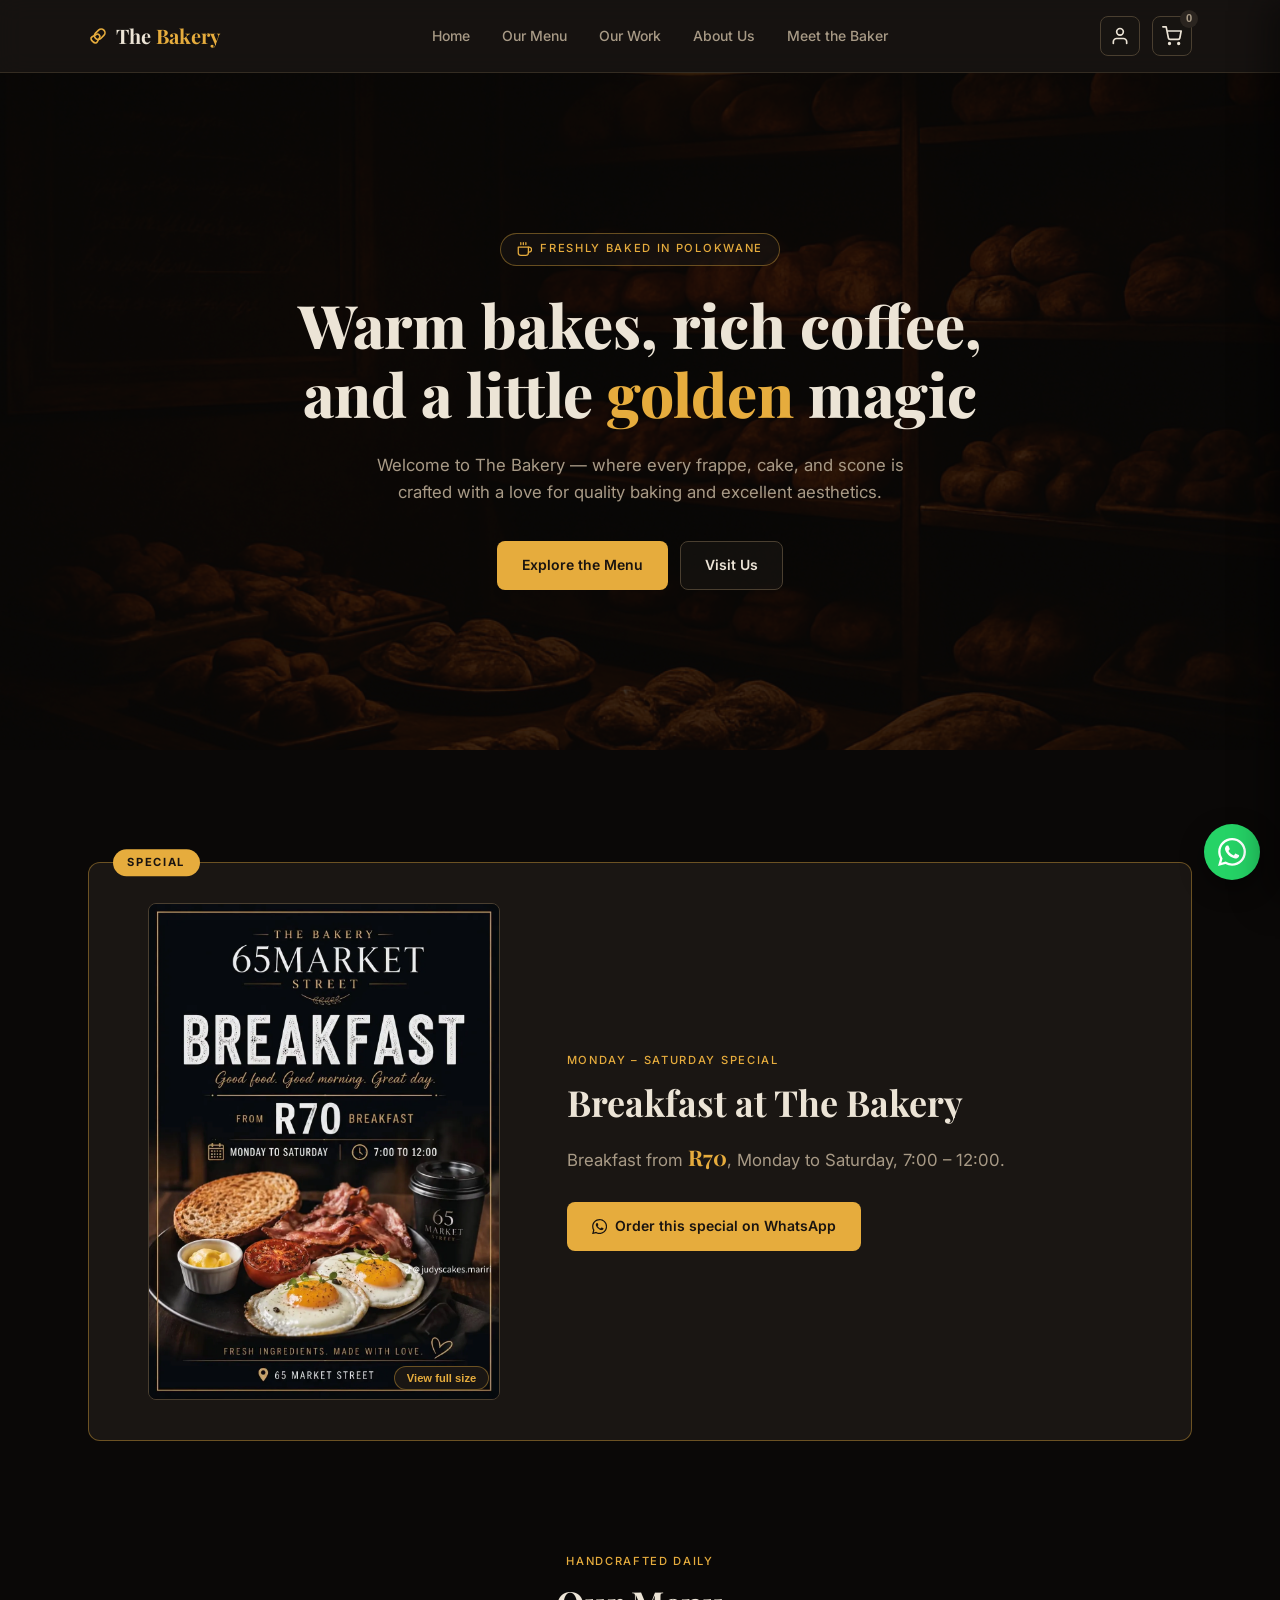
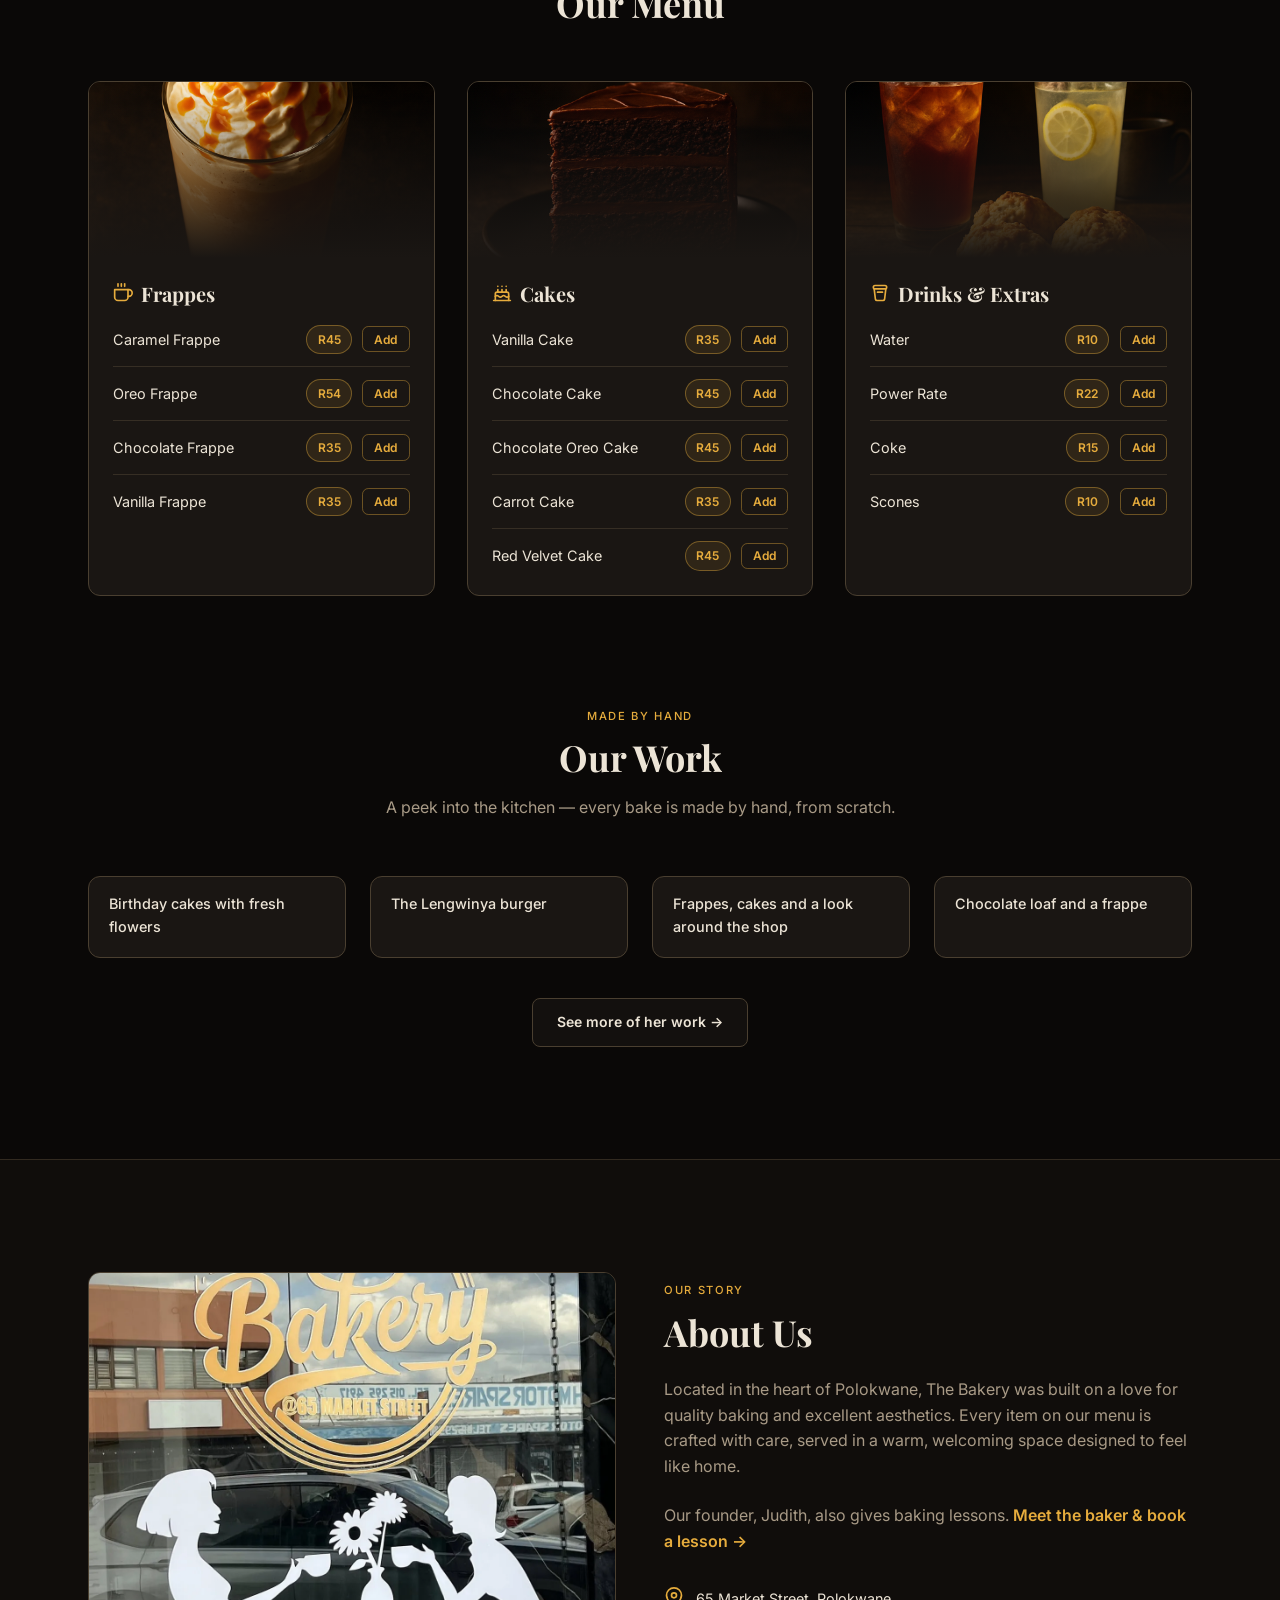
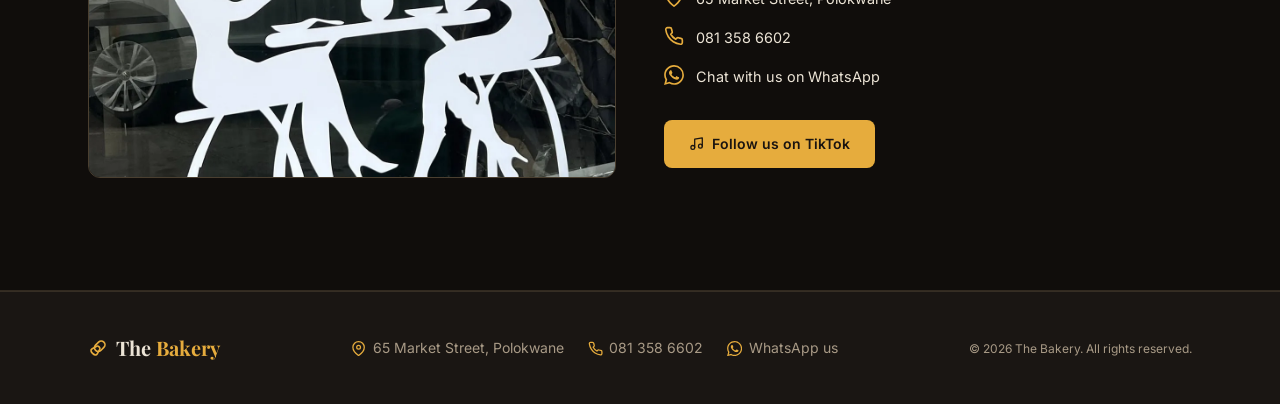
==== commit 5c234a8c: "feat(website): connect site to live API, add account and baker pages - api.js: shared API client (AP" ====
--- a/bake/index.html
+++ b/bake/index.html
@@ -17,6 +17,12 @@
   <link rel="stylesheet" href="styles.css" />
 </head>
 <body>
+  <!-- Icon sprite: each icon is drawn once here and reused with <svg><use href="#icon-..."/></svg> -->
+  <svg width="0" height="0" style="position:absolute" aria-hidden="true" focusable="false">
+    <symbol id="icon-whatsapp" viewBox="0 0 24 24"><path fill="currentColor" d="M17.472 14.382c-.297-.149-1.758-.867-2.03-.967-.273-.099-.471-.148-.67.15-.197.297-.767.966-.94 1.164-.173.199-.347.223-.644.075-.297-.15-1.255-.463-2.39-1.475-.883-.788-1.48-1.761-1.653-2.059-.173-.297-.018-.458.13-.606.134-.133.298-.347.446-.52.149-.174.198-.298.298-.497.099-.198.05-.371-.025-.52-.075-.149-.669-1.612-.916-2.207-.242-.579-.487-.5-.669-.51-.173-.008-.371-.01-.57-.01-.198 0-.52.074-.792.372-.272.297-1.04 1.016-1.04 2.479 0 1.462 1.065 2.875 1.213 3.074.149.198 2.096 3.2 5.077 4.487.709.306 1.262.489 1.694.625.712.227 1.36.195 1.871.118.571-.085 1.758-.719 2.006-1.413.248-.694.248-1.289.173-1.413-.074-.124-.272-.198-.57-.347m-5.421 7.403h-.004a9.87 9.87 0 0 1-5.031-1.378l-.361-.214-3.741.982.998-3.648-.235-.374a9.86 9.86 0 0 1-1.51-5.26c.001-5.45 4.436-9.884 9.888-9.884 2.64 0 5.122 1.03 6.988 2.898a9.825 9.825 0 0 1 2.893 6.994c-.003 5.45-4.437 9.884-9.885 9.884m8.413-18.297A11.815 11.815 0 0 0 12.05 0C5.495 0 .16 5.335.157 11.892c0 2.096.547 4.142 1.588 5.945L.057 24l6.305-1.654a11.882 11.882 0 0 0 5.683 1.448h.005c6.554 0 11.89-5.335 11.893-11.893a11.821 11.821 0 0 0-3.48-8.413z"/></symbol>
+    <symbol id="icon-play" viewBox="0 0 24 24"><path fill="currentColor" d="M7 4.5v15l12.5-7.5z"/></symbol>
+  </svg>
+
   <!-- Navbar -->
   <header class="navbar">
     <nav class="nav container">
@@ -30,11 +36,15 @@
       <ul class="nav-links">
         <li><a href="#home">Home</a></li>
         <li><a href="#menu">Our Menu</a></li>
+        <li><a href="#work">Our Work</a></li>
         <li><a href="#about">About Us</a></li>
-        
+        <li><a href="baker.html">Meet the Baker</a></li>
       </ul>
 
       <div class="nav-actions">
+        <a href="account.html" class="cart-btn account-btn" data-account-link aria-label="Sign in or create an account">
+          <svg class="icon" viewBox="0 0 24 24" fill="none" stroke="currentColor" stroke-width="2" stroke-linecap="round" stroke-linejoin="round" aria-hidden="true"><path d="M20 21v-2a4 4 0 0 0-4-4H8a4 4 0 0 0-4 4v2"/><circle cx="12" cy="7" r="4"/></svg>
+        </a>
         <button type="button" class="cart-btn" id="cart-open" aria-label="Open cart">
           <svg class="icon" viewBox="0 0 24 24" fill="none" stroke="currentColor" stroke-width="2" stroke-linecap="round" stroke-linejoin="round" aria-hidden="true"><circle cx="9" cy="21" r="1"/><circle cx="20" cy="21" r="1"/><path d="M1 1h4l2.68 13.39a2 2 0 0 0 2 1.61h9.72a2 2 0 0 0 2-1.61L23 6H6"/></svg>
           <span class="cart-count" id="cart-count" aria-hidden="true">0</span>
@@ -69,6 +79,41 @@
       </div>
     </section>
 
+    <!-- ===================================================================
+         WEEKLY SPECIAL: replace image0 and the text below to update
+         1. Put the new picture in images/ (and a .webp copy if you can make one)
+         2. Update both image paths, the width/height, the alt text,
+            data-caption, the eyebrow, the headline and the deal line
+         =================================================================== -->
+    <section id="special" class="container section special" aria-labelledby="special-title">
+      <div class="special-card">
+        <span class="special-badge">Special</span>
+
+        <!-- Clicking the poster opens it full size in the lightbox (videos.js) -->
+        <button type="button" class="special-img-btn" data-lightbox-image
+          data-caption="Breakfast from R70, Monday to Saturday, 7:00 to 12:00"
+          aria-label="View the breakfast special poster full size">
+          <picture>
+            <source srcset="images/image0.webp" type="image/webp" />
+            <img src="images/image0.jpeg" width="1054" height="1492"
+              alt="Breakfast special poster from The Bakery, 65 Market Street: toast, bacon, a grilled tomato, two fried eggs and butter, with a coffee. Breakfast from R70, Monday to Saturday, 7:00 to 12:00." />
+          </picture>
+          <span class="zoom-hint" aria-hidden="true">View full size</span>
+        </button>
+
+        <div class="special-body">
+          <p class="eyebrow">Monday – Saturday special</p>
+          <h2 id="special-title" class="section-title left">Breakfast at The Bakery</h2>
+          <p class="special-deal">Breakfast from <strong>R70</strong>, Monday to Saturday, 7:00 – 12:00.</p>
+          <a class="btn btn-gold" href="https://wa.me/27813586602?text=Hi!%20I'd%20like%20to%20order%20the%20special%20I%20saw%20on%20your%20website." target="_blank" rel="noopener">
+            <svg class="icon-sm" aria-hidden="true"><use href="#icon-whatsapp" /></svg>
+            Order this special on WhatsApp
+          </a>
+        </div>
+      </div>
+    </section>
+    <!-- END WEEKLY SPECIAL -->
+
     <!-- Menu -->
     <section id="menu" class="container section">
       <div class="section-head">
@@ -176,11 +221,64 @@
       </div>
     </section>
 
+    <!-- Our Work: showcase videos. Cards open in the lightbox from videos.js.
+         The video file only loads when a card is clicked; the poster is all that loads before. -->
+    <section id="work" class="container section follows-section">
+      <div class="section-head">
+        <p class="eyebrow">Made by hand</p>
+        <h2 class="section-title">Our Work</h2>
+        <p class="section-sub">A peek into the kitchen — every bake is made by hand, from scratch.</p>
+      </div>
+
+      <div class="video-grid cols-4">
+        <button type="button" class="video-card" data-video="videos/work-birthday-cakes.mp4" aria-label="Play video: birthday cakes with fresh flowers and gold details">
+          <span class="video-thumb">
+            <img src="videos/posters/work-birthday-cakes.webp" alt="" width="320" height="568" loading="lazy" />
+            <span class="play-btn" aria-hidden="true"><svg><use href="#icon-play" /></svg></span>
+          </span>
+          <span class="video-caption">Birthday cakes with fresh flowers</span>
+        </button>
+
+        <button type="button" class="video-card" data-video="videos/work-lengwinya-burger.mp4" aria-label="Play video: building the Lengwinya burger">
+          <span class="video-thumb">
+            <img src="videos/posters/work-lengwinya-burger.webp" alt="" width="320" height="568" loading="lazy" />
+            <span class="play-btn" aria-hidden="true"><svg><use href="#icon-play" /></svg></span>
+          </span>
+          <span class="video-caption">The Lengwinya burger</span>
+        </button>
+
+        <button type="button" class="video-card" data-video="videos/work-frappes-and-cakes.mp4" aria-label="Play video: frappes, cakes and a look around the shop">
+          <span class="video-thumb">
+            <img src="videos/posters/work-frappes-and-cakes.webp" alt="" width="320" height="568" loading="lazy" />
+            <span class="play-btn" aria-hidden="true"><svg><use href="#icon-play" /></svg></span>
+          </span>
+          <span class="video-caption">Frappes, cakes and a look around the shop</span>
+        </button>
+
+        <button type="button" class="video-card" data-video="videos/work-chocolate-loaf-and-frappe.mp4" aria-label="Play video: a chocolate loaf and a frappe at the counter">
+          <span class="video-thumb">
+            <img src="videos/posters/work-chocolate-loaf-and-frappe.webp" alt="" width="320" height="568" loading="lazy" />
+            <span class="play-btn" aria-hidden="true"><svg><use href="#icon-play" /></svg></span>
+          </span>
+          <span class="video-caption">Chocolate loaf and a frappe</span>
+        </button>
+      </div>
+
+      <div class="section-cta">
+        <a href="baker.html#work" class="btn btn-outline">See more of her work →</a>
+      </div>
+    </section>
+
     <!-- About -->
     <section id="about" class="about">
       <div class="container about-grid">
         <div class="about-img-wrap">
-          <img src="images/about-interior.png" alt="The cozy interior of The Bakery" class="about-img" />
+          <!-- The real shop window at 65 Market Street (the previous picture was images/about-interior.png) -->
+          <picture>
+            <source srcset="images/shop-window.webp" type="image/webp" />
+            <img src="images/shop-window.jpg" width="1200" height="1152" loading="lazy" class="about-img about-img-top"
+              alt="The Bakery's shop window at 65 Market Street: the gold Bakery @65 Market Street logo above a white decal of two women having coffee at a café table." />
+          </picture>
         </div>
         <div>
           <p class="eyebrow">Our Story</p>
@@ -191,6 +289,11 @@
             crafted with care, served in a warm, welcoming space designed to feel
             like home.
           </p>
+          <!-- Lessons teaser: links to the lessons section on the baker page -->
+          <p class="about-text">
+            Our founder, Judith, also gives baking lessons.
+            <a href="baker.html#lessons" class="text-link">Meet the baker &amp; book a lesson →</a>
+          </p>
           <div class="contact-list">
             <div class="contact-row">
               <svg class="icon gold" viewBox="0 0 24 24" fill="none" stroke="currentColor" stroke-width="2" stroke-linecap="round" stroke-linejoin="round" aria-hidden="true"><path d="M21 10c0 7-9 13-9 13s-9-6-9-13a9 9 0 0 1 18 0z"/><circle cx="12" cy="10" r="3"/></svg>
@@ -200,8 +303,12 @@
               <svg class="icon gold" viewBox="0 0 24 24" fill="none" stroke="currentColor" stroke-width="2" stroke-linecap="round" stroke-linejoin="round" aria-hidden="true"><path d="M22 16.92v3a2 2 0 0 1-2.18 2 19.79 19.79 0 0 1-8.63-3.07 19.5 19.5 0 0 1-6-6 19.79 19.79 0 0 1-3.07-8.67A2 2 0 0 1 4.11 2h3a2 2 0 0 1 2 1.72c.13.96.36 1.9.7 2.81a2 2 0 0 1-.45 2.11L8.09 9.91a16 16 0 0 0 6 6l1.27-1.27a2 2 0 0 1 2.11-.45c.91.34 1.85.57 2.81.7A2 2 0 0 1 22 16.92z"/></svg>
               <a href="tel:0813586602">081 358 6602</a>
             </div>
-          </div>
-          <a href="https://www.tiktok.com" target="_blank" rel="noreferrer" class="btn btn-gold tiktok">
+            <div class="contact-row">
+              <svg class="icon gold" aria-hidden="true"><use href="#icon-whatsapp" /></svg>
+              <a href="https://wa.me/27813586602" target="_blank" rel="noopener">Chat with us on WhatsApp</a>
+            </div>
+          </div>
+          <a href="https://www.tiktok.com/@judyscakes.mariri" target="_blank" rel="noreferrer" class="btn btn-gold tiktok">
             <svg class="icon-sm" viewBox="0 0 24 24" fill="none" stroke="currentColor" stroke-width="2" stroke-linecap="round" stroke-linejoin="round" aria-hidden="true"><path d="M9 18V5l12-2v13"/><circle cx="6" cy="18" r="3"/><circle cx="18" cy="16" r="3"/></svg>
             Follow us on TikTok
           </a>
@@ -278,6 +385,7 @@
       <div class="footer-contact">
         <span><svg class="icon-sm gold" viewBox="0 0 24 24" fill="none" stroke="currentColor" stroke-width="2" stroke-linecap="round" stroke-linejoin="round" aria-hidden="true"><path d="M21 10c0 7-9 13-9 13s-9-6-9-13a9 9 0 0 1 18 0z"/><circle cx="12" cy="10" r="3"/></svg> 65 Market Street, Polokwane</span>
         <span><svg class="icon-sm gold" viewBox="0 0 24 24" fill="none" stroke="currentColor" stroke-width="2" stroke-linecap="round" stroke-linejoin="round" aria-hidden="true"><path d="M22 16.92v3a2 2 0 0 1-2.18 2 19.79 19.79 0 0 1-8.63-3.07 19.5 19.5 0 0 1-6-6 19.79 19.79 0 0 1-3.07-8.67A2 2 0 0 1 4.11 2h3a2 2 0 0 1 2 1.72c.13.96.36 1.9.7 2.81a2 2 0 0 1-.45 2.11L8.09 9.91a16 16 0 0 0 6 6l1.27-1.27a2 2 0 0 1 2.11-.45c.91.34 1.85.57 2.81.7A2 2 0 0 1 22 16.92z"/></svg> 081 358 6602</span>
+        <a href="https://wa.me/27813586602" target="_blank" rel="noopener"><svg class="icon-sm gold" aria-hidden="true"><use href="#icon-whatsapp" /></svg> WhatsApp us</a>
       </div>
       <p class="copyright">© 2026 The Bakery. All rights reserved.</p>
     </div>
@@ -297,8 +405,8 @@
     </div>
 
     <p class="cart-notice">
-      <svg class="icon-sm" viewBox="0 0 24 24" fill="none" stroke="currentColor" stroke-width="2" stroke-linecap="round" stroke-linejoin="round" aria-hidden="true"><path d="M10.29 3.86L1.82 18a2 2 0 0 0 1.71 3h16.94a2 2 0 0 0 1.71-3L13.71 3.86a2 2 0 0 0-3.42 0z"/><line x1="12" y1="9" x2="12" y2="13"/><line x1="12" y1="17" x2="12.01" y2="17"/></svg>
-      Demo only — no real orders are placed
+      <svg class="icon-sm" viewBox="0 0 24 24" fill="none" stroke="currentColor" stroke-width="2" stroke-linecap="round" stroke-linejoin="round" aria-hidden="true"><circle cx="12" cy="12" r="10"/><line x1="12" y1="16" x2="12" y2="12"/><line x1="12" y1="8" x2="12.01" y2="8"/></svg>
+      <span id="cart-notice-text">Sign in or create an account to order online, or send your order on WhatsApp.</span>
     </p>
 
     <div class="cart-items" id="cart-items">
@@ -310,11 +418,28 @@
         <span>Subtotal</span>
         <span class="cart-total gold" id="cart-total">R0</span>
       </div>
-      <button type="button" class="btn btn-gold full" id="cart-checkout">Checkout</button>
+      <!-- Optional details sent with the order (POST /orders) -->
+      <div class="cart-fields" id="cart-fields" hidden>
+        <div class="field"><label for="cart-address">Delivery address (optional)</label><input id="cart-address" type="text" autocomplete="street-address" maxlength="200" placeholder="e.g. 12 Main St, Polokwane" /></div>
+        <div class="field"><label for="cart-notes">Note for the baker (optional)</label><input id="cart-notes" type="text" maxlength="200" placeholder="e.g. Message on the cake" /></div>
+      </div>
+      <p class="cart-message" id="cart-message" role="alert"></p>
+      <button type="button" class="btn btn-gold full" id="cart-checkout">Place order</button>
+      <a class="btn btn-outline full cart-whatsapp" id="cart-whatsapp" href="https://wa.me/27813586602" target="_blank" rel="noopener" hidden>
+        <svg class="icon-sm" aria-hidden="true"><use href="#icon-whatsapp" /></svg>
+        Order on WhatsApp instead
+      </a>
     </div>
   </aside>
 
+  <!-- Floating WhatsApp button (on every public page) -->
+  <a href="https://wa.me/27813586602" class="whatsapp-float" target="_blank" rel="noopener" aria-label="Chat with The Bakery on WhatsApp">
+    <svg aria-hidden="true"><use href="#icon-whatsapp" /></svg>
+  </a>
+
+  <script src="api.js"></script>
   <script src="cart.js"></script>
   <script src="public-menu.js"></script>
+  <script src="videos.js"></script>
 </body>
 </html>
--- a/bake/styles.css
+++ b/bake/styles.css
@@ -15,6 +15,14 @@
   --primary-foreground: #1a1410;
   --destructive: #e06a52;
   --destructive-soft: rgba(224, 106, 82, 0.15);
+  --band: rgba(26, 22, 19, 0.4);        /* tinted full-width section background */
+  --overlay: rgba(10, 8, 7, 0.94);      /* lightbox background */
+  --shadow: rgba(0, 0, 0, 0.45);
+  --whatsapp: #25d366;                  /* WhatsApp brand green */
+  --whatsapp-hover: #1ebe5b;
+  --on-whatsapp: #ffffff;
+  --success: #7ccf95;                   /* "ready" order status */
+  --success-soft: rgba(124, 207, 149, 0.14);
   --radius: 0.7rem;
 }
 
@@ -80,6 +88,7 @@
 }
 .btn-outline:hover { border-color: var(--gold-border); color: var(--gold); }
 .btn.full { width: 100%; }
+.btn:disabled { opacity: 0.55; cursor: not-allowed; }
 
 /* Navbar */
 .navbar {
@@ -233,7 +242,7 @@
 }
 
 /* About */
-.about { border-top: 1px solid var(--border-soft); border-bottom: 1px solid var(--border-soft); background: rgba(26, 22, 19, 0.4); }
+.about { border-top: 1px solid var(--border-soft); border-bottom: 1px solid var(--border-soft); background: var(--band); }
 .about-grid {
   display: grid;
   grid-template-columns: 1fr;
@@ -571,3 +580,489 @@
   .nav-toggle:checked ~ .nav-actions .nav-toggle-label .menu-open { display: none; }
   .nav-toggle:checked ~ .nav-actions .nav-toggle-label .menu-close { display: block; }
 }
+
+/* =========================================================
+   Shared helpers (index.html + baker.html)
+   ========================================================= */
+.nav-links a[aria-current="page"] { color: var(--gold); }
+@media (min-width: 768px) and (max-width: 1023px) {
+  .nav-links { gap: 1.25rem; } /* five links need a little less space on tablets */
+}
+
+.section-sub {
+  margin: 1rem auto 0;
+  max-width: 36rem;
+  color: var(--muted-foreground);
+  text-wrap: pretty;
+}
+.section-cta { margin-top: 2.5rem; text-align: center; }
+.section.follows-section { padding-top: 0; } /* directly after another .section: skip the doubled gap */
+.band { border-top: 1px solid var(--border-soft); border-bottom: 1px solid var(--border-soft); background: var(--band); }
+.btn-lg { padding: 1rem 2rem; font-size: 1rem; }
+.text-link { color: var(--gold); font-weight: 600; transition: color 0.2s; }
+.text-link:hover { color: var(--gold-muted); text-decoration: underline; }
+
+/* Hidden visually, still read by screen readers */
+.sr-only { position: absolute; width: 1px; height: 1px; padding: 0; margin: -1px; overflow: hidden; clip: rect(0, 0, 0, 0); white-space: nowrap; border: 0; }
+
+/* [Placeholders] the owner still needs to confirm, easy to spot on the page */
+.placeholder {
+  display: inline-block;
+  padding: 0 0.4rem;
+  border: 1px dashed var(--gold-border);
+  border-radius: 0.3rem;
+  background: var(--gold-soft);
+  color: var(--gold);
+  font-size: 0.85em;
+  font-weight: 500;
+}
+
+/* =========================================================
+   WhatsApp: floating button + small extras
+   ========================================================= */
+.whatsapp-float {
+  position: fixed;
+  right: 1.25rem;
+  bottom: 1.25rem;
+  z-index: 55; /* above the page, below the cart drawer (60/70) */
+  display: inline-flex;
+  align-items: center;
+  justify-content: center;
+  width: 3.5rem;
+  height: 3.5rem;
+  border-radius: 999px;
+  background: var(--whatsapp);
+  color: var(--on-whatsapp);
+  box-shadow: 0 0.5rem 1.5rem var(--shadow);
+  transition: background-color 0.2s, transform 0.2s;
+}
+.whatsapp-float:hover { background: var(--whatsapp-hover); transform: scale(1.06); }
+.whatsapp-float svg { width: 1.75rem; height: 1.75rem; }
+.footer-contact a { display: inline-flex; align-items: center; justify-content: center; gap: 0.4rem; transition: color 0.2s; }
+.footer-contact a:hover { color: var(--gold); }
+@media (max-width: 767px) {
+  .footer { padding-bottom: 4.5rem; } /* keep the floating button off the footer text */
+}
+
+/* =========================================================
+   This Week's Special (index.html)
+   ========================================================= */
+.special { padding-bottom: 0; }
+.special-card {
+  position: relative;
+  display: grid;
+  grid-template-columns: 1fr;
+  align-items: center;
+  gap: 2rem;
+  padding: 2.25rem 1.5rem 1.75rem;
+  border: 1px solid var(--gold-border);
+  border-radius: 0.75rem;
+  background: var(--card);
+}
+.special-badge {
+  position: absolute;
+  top: 0;
+  left: 1.5rem;
+  transform: translateY(-50%);
+  padding: 0.3rem 0.9rem;
+  border-radius: 999px;
+  background: var(--gold);
+  color: var(--primary-foreground);
+  font-size: 0.7rem;
+  font-weight: 700;
+  text-transform: uppercase;
+  letter-spacing: 0.15em;
+}
+.special-img-btn {
+  position: relative;
+  display: block;
+  width: 100%;
+  max-width: 22rem;
+  margin: 0 auto;
+  padding: 0;
+  overflow: hidden;
+  border: 1px solid var(--border);
+  border-radius: 0.5rem;
+  background: none;
+  cursor: zoom-in;
+  transition: border-color 0.2s;
+}
+.special-img-btn:hover { border-color: var(--gold-border); }
+.special-img-btn img { width: 100%; height: auto; }
+.zoom-hint {
+  position: absolute;
+  right: 0.6rem;
+  bottom: 0.6rem;
+  padding: 0.3rem 0.75rem;
+  border: 1px solid var(--gold-border);
+  border-radius: 999px;
+  background: var(--card);
+  color: var(--gold);
+  font-size: 0.7rem;
+  font-weight: 600;
+}
+.special-deal { margin-top: 1rem; color: var(--muted-foreground); font-size: 1.05rem; }
+.special-deal strong { color: var(--gold); font-family: "Playfair Display", Georgia, serif; font-size: 1.35rem; }
+.special-body .btn { margin-top: 1.75rem; }
+
+/* =========================================================
+   Video cards + lightbox (videos.js), used on both pages
+   ========================================================= */
+.video-grid { display: grid; grid-template-columns: 1fr; gap: 1.5rem; }
+.video-card {
+  display: flex;
+  flex-direction: column;
+  width: 100%;
+  padding: 0;
+  overflow: hidden;
+  border: 1px solid var(--border);
+  border-radius: 0.75rem;
+  background: var(--card);
+  color: var(--foreground);
+  font: inherit;
+  text-align: left;
+  cursor: pointer;
+  transition: border-color 0.2s;
+}
+.video-card:hover { border-color: var(--gold-border); }
+.video-card:focus-visible { outline: 2px solid var(--gold); outline-offset: 3px; }
+
+/* Every card has the same shape. object-fit: cover crops portrait (9:16) and
+   landscape clips to fit, so there are never black bars on the cards. */
+.video-thumb {
+  position: relative;
+  display: block;
+  aspect-ratio: 3 / 4;
+  overflow: hidden;
+  background: var(--muted);
+}
+.video-thumb img,
+.video-preview {
+  position: absolute;
+  inset: 0;
+  width: 100%;
+  height: 100%;
+  object-fit: cover;
+}
+.video-preview { opacity: 0; transition: opacity 0.3s; }
+.video-preview.is-playing { opacity: 1; }
+.video-thumb::after {
+  content: "";
+  position: absolute;
+  inset: 0;
+  background: linear-gradient(to top, var(--card), transparent 35%);
+  pointer-events: none;
+}
+.play-btn {
+  position: absolute;
+  top: 50%;
+  left: 50%;
+  z-index: 1;
+  display: flex;
+  align-items: center;
+  justify-content: center;
+  width: 3.5rem;
+  height: 3.5rem;
+  border-radius: 999px;
+  background: var(--gold);
+  color: var(--primary-foreground);
+  box-shadow: 0 0.5rem 1.5rem var(--shadow);
+  transform: translate(-50%, -50%);
+  transition: transform 0.2s, background-color 0.2s;
+}
+.play-btn svg { width: 1.35rem; height: 1.35rem; margin-left: 0.2rem; } /* nudge so the triangle looks centred */
+.video-card:hover .play-btn,
+.video-card:focus-visible .play-btn { transform: translate(-50%, -50%) scale(1.08); }
+.video-caption {
+  display: block;
+  padding: 0.9rem 1.25rem 1.2rem;
+  font-size: 0.9rem;
+  font-weight: 500;
+  transition: color 0.2s;
+}
+.video-card:hover .video-caption { color: var(--gold); }
+
+/* Big portrait card at the top of baker.html */
+.video-card.feature .video-thumb { aspect-ratio: 9 / 16; }
+.video-card.feature .play-btn { width: 4.5rem; height: 4.5rem; }
+
+/* Lightbox: a full-screen <dialog> */
+html.lightbox-open { overflow: hidden; } /* stop the page scrolling behind it */
+.lightbox {
+  width: 100%;
+  height: 100%;
+  max-width: none;
+  max-height: none;
+  margin: 0;
+  padding: 4rem 1rem 1rem; /* room at the top for the close button */
+  border: 0;
+  overflow: auto;
+  background: var(--overlay);
+  color: var(--foreground);
+}
+.lightbox[open] { display: flex; align-items: center; justify-content: center; }
+.lightbox::backdrop { background: transparent; }
+.lightbox-close {
+  position: fixed;
+  top: 0.9rem;
+  right: 0.9rem;
+  display: inline-flex;
+  align-items: center;
+  justify-content: center;
+  width: 2.75rem;
+  height: 2.75rem;
+  border: 1px solid var(--border);
+  border-radius: 999px;
+  background: var(--card);
+  color: var(--foreground);
+  cursor: pointer;
+  transition: border-color 0.2s, color 0.2s;
+}
+.lightbox-close:hover { border-color: var(--gold-border); color: var(--gold); }
+.lightbox-close:focus-visible { outline: 2px solid var(--gold); outline-offset: 3px; }
+.lightbox-figure { display: flex; flex-direction: column; align-items: center; gap: 0.75rem; max-width: 100%; }
+.lightbox-media {
+  display: block;
+  max-width: calc(100vw - 2rem);
+  max-height: calc(100vh - 8.5rem);
+  max-height: calc(100dvh - 8.5rem); /* dvh = the visible height on phones */
+  border: 1px solid var(--border);
+  border-radius: 0.75rem;
+  background: var(--background);
+}
+.lightbox-media[hidden] { display: none; }
+/* Videos are sized to the screen height; "contain" shows the whole frame */
+.lightbox video.lightbox-media {
+  width: auto;
+  height: calc(100vh - 8.5rem);
+  height: calc(100dvh - 8.5rem);
+  object-fit: contain;
+}
+.lightbox img.lightbox-media { width: auto; height: auto; }
+.lightbox-caption { max-width: 30rem; color: var(--muted-foreground); font-size: 0.9rem; text-align: center; }
+@media (prefers-reduced-motion: no-preference) {
+  .lightbox[open] { animation: lightbox-in 0.2s ease-out; }
+}
+@keyframes lightbox-in { from { opacity: 0; } to { opacity: 1; } }
+
+/* Grid: 1 column on phones, 2 on tablets, 3 (or 4) on desktop */
+@media (min-width: 640px) {
+  .video-grid { grid-template-columns: repeat(2, 1fr); }
+}
+@media (min-width: 1024px) {
+  .video-grid { grid-template-columns: repeat(3, 1fr); }
+  .video-grid.cols-4 { grid-template-columns: repeat(4, 1fr); }
+}
+
+/* =========================================================
+   Meet the Baker & Lessons (baker.html)
+   ========================================================= */
+.baker-hero {
+  display: grid;
+  grid-template-columns: 1fr;
+  align-items: center;
+  gap: 2.5rem;
+  padding-top: 3.5rem;
+  padding-bottom: 4rem;
+}
+.baker-hero .video-card { max-width: 20rem; margin: 0 auto; }
+.baker-name { font-size: clamp(2.25rem, 6vw, 3.5rem); font-weight: 800; }
+.baker-role { margin-top: 0.5rem; color: var(--gold); font-weight: 600; }
+.baker-intro { margin-top: 1.25rem; max-width: 34rem; color: var(--muted-foreground); font-size: 1.05rem; text-wrap: pretty; }
+.baker-hero .hero-actions { margin-top: 2rem; }
+
+.story { max-width: 42rem; margin: 0 auto; }
+.story p { color: var(--muted-foreground); font-size: 1.05rem; text-wrap: pretty; }
+.story p + p { margin-top: 1.25rem; }
+.story .featured-in {
+  margin-top: 2rem;
+  padding-top: 1.25rem;
+  border-top: 1px solid var(--border-soft);
+  font-size: 0.85rem;
+}
+
+.lesson-videos-label { margin-bottom: 1.25rem; color: var(--muted-foreground); font-size: 0.9rem; text-align: center; }
+.lesson-videos { display: grid; grid-template-columns: 1fr; gap: 1.5rem; max-width: 44rem; margin: 0 auto; }
+
+/* Photos: a clickable picture that opens full size in the lightbox (videos.js) */
+.photo-btn {
+  display: block;
+  width: 100%;
+  padding: 0;
+  overflow: hidden;
+  border: 1px solid var(--border);
+  border-radius: 0.75rem;
+  background: none;
+  cursor: zoom-in;
+  transition: border-color 0.2s;
+}
+.photo-btn:hover { border-color: var(--gold-border); }
+.photo-btn:focus-visible { outline: 2px solid var(--gold); outline-offset: 3px; }
+.photo-btn img { width: 100%; height: auto; }
+.lessons-photo { max-width: 44rem; margin: 2.5rem auto 0; }
+.lessons-photo figcaption { margin-top: 0.75rem; color: var(--muted-foreground); font-size: 0.9rem; text-align: center; }
+.play-btn.photo-icon svg { width: 1.2rem; height: 1.2rem; margin-left: 0; } /* expand icon, no play-triangle nudge */
+.about-img-top { object-position: center top; } /* keep the shop logo in view when the photo is cropped */
+.offer-grid { display: grid; grid-template-columns: 1fr; gap: 1.5rem; margin-top: 3.5rem; }
+.offer-grid .panel p { color: var(--muted-foreground); font-size: 0.95rem; }
+.offer-grid .panel p + p { margin-top: 0.75rem; }
+
+.book-title { margin-top: 4rem; font-size: 1.5rem; font-weight: 700; text-align: center; }
+.steps { list-style: none; display: grid; grid-template-columns: 1fr; gap: 1rem; margin-top: 1.5rem; }
+.step {
+  display: flex;
+  align-items: center;
+  gap: 0.9rem;
+  padding: 1rem 1.25rem;
+  border: 1px solid var(--border-soft);
+  border-radius: 0.75rem;
+  background: var(--card-soft);
+  font-weight: 500;
+}
+.step-num {
+  flex: none;
+  display: inline-flex;
+  align-items: center;
+  justify-content: center;
+  width: 2.25rem;
+  height: 2.25rem;
+  border: 1px solid var(--gold-border);
+  border-radius: 999px;
+  background: var(--gold-soft);
+  color: var(--gold);
+  font-weight: 700;
+}
+.book-cta { margin-top: 2.5rem; text-align: center; }
+.book-note { margin-top: 1rem; color: var(--muted-foreground); font-size: 0.9rem; }
+.book-note a { color: var(--gold); font-weight: 600; }
+.book-note a:hover { text-decoration: underline; }
+
+/* FAQ built from <details>/<summary> */
+.faq { display: flex; flex-direction: column; gap: 0.75rem; max-width: 46rem; margin: 0 auto; }
+.faq details {
+  border: 1px solid var(--border);
+  border-radius: 0.75rem;
+  background: var(--card);
+  transition: border-color 0.2s;
+}
+.faq details[open] { border-color: var(--gold-border); }
+.faq summary {
+  display: flex;
+  align-items: center;
+  justify-content: space-between;
+  gap: 1rem;
+  padding: 1rem 1.25rem;
+  font-weight: 600;
+  cursor: pointer;
+  list-style: none;
+  transition: color 0.2s;
+}
+.faq summary::-webkit-details-marker { display: none; }
+.faq summary::after { content: "+"; color: var(--gold); font-size: 1.35rem; line-height: 1; }
+.faq details[open] summary::after { content: "\2212"; } /* minus sign */
+.faq summary:hover { color: var(--gold); }
+.faq summary:focus-visible { outline: 2px solid var(--gold); outline-offset: 2px; border-radius: 0.75rem; }
+.faq details p { padding: 0 1.25rem 1.25rem; color: var(--muted-foreground); font-size: 0.95rem; }
+
+@media (min-width: 640px) {
+  .lesson-videos { grid-template-columns: repeat(2, 1fr); }
+}
+@media (min-width: 768px) {
+  .special-card { grid-template-columns: minmax(0, 2fr) minmax(0, 3fr); gap: 3rem; padding: 2.5rem; }
+  .baker-hero { grid-template-columns: minmax(0, 2fr) minmax(0, 3fr); gap: 4rem; padding-top: 5rem; padding-bottom: 6rem; }
+  .offer-grid { grid-template-columns: repeat(3, 1fr); }
+  .steps { grid-template-columns: repeat(3, 1fr); }
+}
+
+/* =========================================================
+   Backend connection: account icon, cart checkout, account page
+   ========================================================= */
+[hidden] { display: none !important; } /* so "hidden" also works on .btn and other flex items */
+
+.account-btn.signed-in { border-color: var(--gold-border); color: var(--gold); }
+.text-button { border: 0; padding: 0; background: none; color: var(--gold); font: inherit; font-size: 0.85rem; font-weight: 600; cursor: pointer; }
+.text-button:hover { text-decoration: underline; }
+.menu-status { grid-column: 1 / -1; color: var(--muted-foreground); text-align: center; }
+
+/* Cart checkout */
+.cart-fields .field { margin-bottom: 0.75rem; }
+.cart-message { min-height: 0; font-size: 0.8rem; color: var(--gold); }
+.cart-message:not(:empty) { margin-bottom: 0.75rem; }
+.cart-message.error { color: var(--destructive); }
+.cart-whatsapp { margin-top: 0.6rem; }
+.cart-success {
+  padding: 1.25rem;
+  border: 1px solid var(--gold-border);
+  border-radius: 0.75rem;
+  background: var(--gold-soft);
+  font-size: 0.9rem;
+  color: var(--muted-foreground);
+}
+.cart-success-title { margin-bottom: 0.4rem; color: var(--gold); font-family: "Playfair Display", Georgia, serif; font-size: 1.2rem; font-weight: 700; }
+.cart-success .btn { margin-top: 1rem; }
+
+/* Account page */
+.account-page { min-height: 60vh; padding-top: 3.5rem; padding-bottom: 5rem; }
+.account-status { color: var(--muted-foreground); text-align: center; padding: 2rem 0; }
+.account-offline { max-width: 32rem; margin: 0 auto; }
+.account-offline .btn { margin-top: 1.25rem; }
+.auth-panel { max-width: 28rem; margin: 0 auto; }
+.auth-tabs { display: flex; gap: 0.35rem; margin-bottom: 1.5rem; padding: 0.3rem; border: 1px solid var(--border); border-radius: 0.6rem; background: var(--input); }
+.auth-tabs button {
+  flex: 1;
+  padding: 0.55rem 0.75rem;
+  border: 0;
+  border-radius: 0.4rem;
+  background: none;
+  color: var(--muted-foreground);
+  font: inherit;
+  font-size: 0.875rem;
+  font-weight: 600;
+  cursor: pointer;
+}
+.auth-tabs button[aria-selected="true"] { background: var(--gold); color: var(--primary-foreground); }
+.form-error { min-height: 1.25rem; margin-bottom: 0.75rem; color: var(--destructive); font-size: 0.8rem; }
+
+.account-head { display: flex; flex-direction: column; gap: 1.5rem; margin-bottom: 2rem; }
+.account-head .muted { margin-top: 0.5rem; font-size: 0.9rem; }
+.account-actions { display: flex; flex-wrap: wrap; gap: 0.75rem; }
+.orders-head { display: flex; align-items: center; justify-content: space-between; gap: 1rem; margin-bottom: 1rem; }
+.orders-head h2 { font-size: 1.35rem; }
+
+.order-list { list-style: none; display: grid; gap: 1rem; }
+.order-card { padding: 1.25rem; border: 1px solid var(--border-soft); border-radius: 0.75rem; background: var(--input); }
+.order-top { display: flex; align-items: center; justify-content: space-between; gap: 1rem; }
+.order-id { font-family: "Playfair Display", Georgia, serif; font-size: 1.1rem; font-weight: 700; }
+.order-meta { margin-top: 0.35rem; color: var(--muted-foreground); font-size: 0.85rem; }
+.order-items { margin-top: 0.75rem; padding-left: 1.1rem; font-size: 0.9rem; }
+.order-items .muted { font-size: 0.8rem; }
+
+/* Order status badge + progress (pending → confirmed → preparing → ready → delivered) */
+.status-badge { padding: 0.2rem 0.65rem; border: 1px solid var(--gold-border); border-radius: 999px; background: var(--gold-soft); color: var(--gold); font-size: 0.75rem; font-weight: 600; white-space: nowrap; }
+.status-ready { border-color: var(--success); background: var(--success-soft); color: var(--success); }
+.status-delivered { border-color: var(--border); background: transparent; color: var(--muted-foreground); }
+.status-cancelled { border-color: var(--destructive); background: var(--destructive-soft); color: var(--destructive); }
+.order-progress { list-style: none; display: grid; grid-template-columns: repeat(5, 1fr); gap: 0.3rem; margin-top: 0.9rem; }
+.order-progress li {
+  padding-top: 0.45rem;
+  border-top: 3px solid var(--border);
+  color: var(--muted-foreground);
+  font-size: 0.65rem;
+  text-align: center;
+}
+.order-progress li.done { border-top-color: var(--gold); color: var(--foreground); }
+
+@media (min-width: 768px) {
+  .account-head { flex-direction: row; align-items: flex-end; justify-content: space-between; }
+  .order-progress li { font-size: 0.72rem; }
+}
+
+/* Respect "reduce motion": no animated transitions (hover previews are skipped in videos.js) */
+@media (prefers-reduced-motion: reduce) {
+  html { scroll-behavior: auto; }
+  .btn, .video-card, .video-caption, .video-preview, .play-btn, .special-img-btn, .photo-btn,
+  .whatsapp-float, .cart-drawer, .faq details { transition: none; }
+  .video-card:hover .play-btn,
+  .video-card:focus-visible .play-btn { transform: translate(-50%, -50%); }
+  .whatsapp-float:hover { transform: none; }
+}
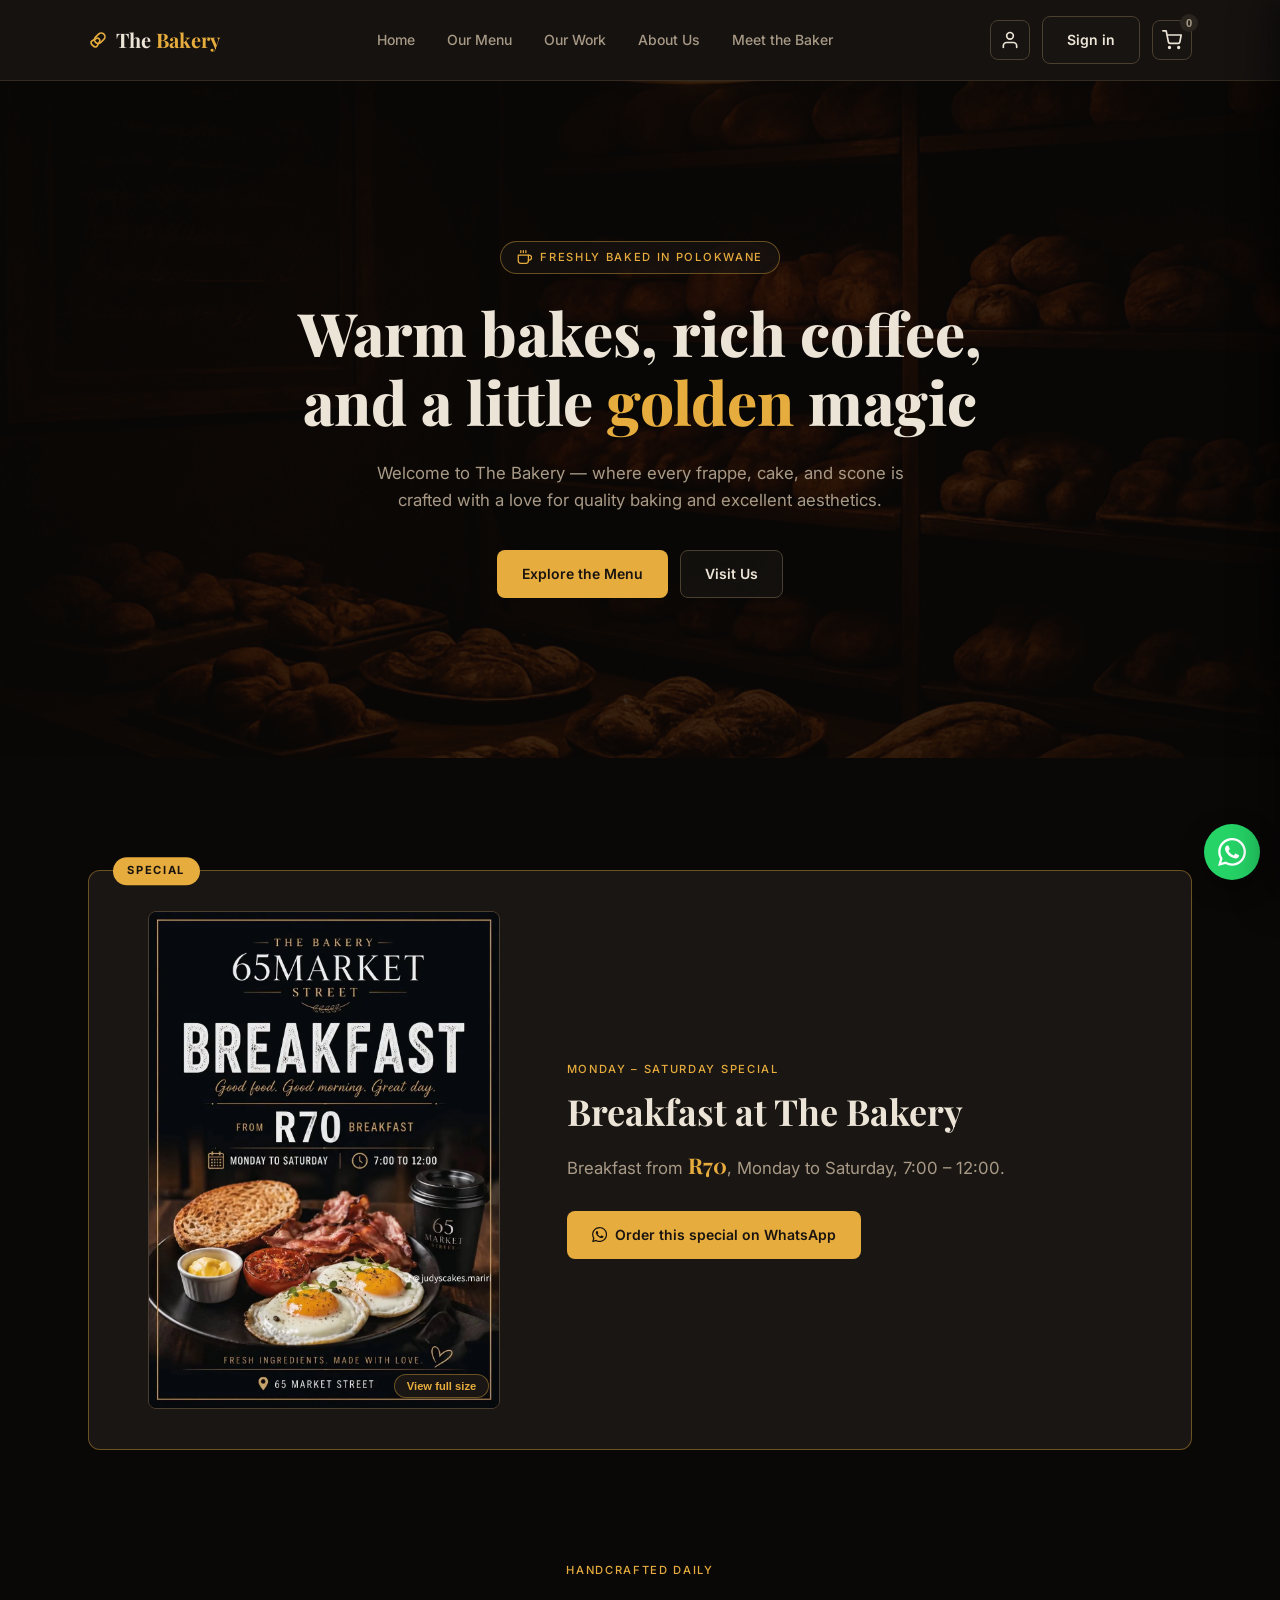
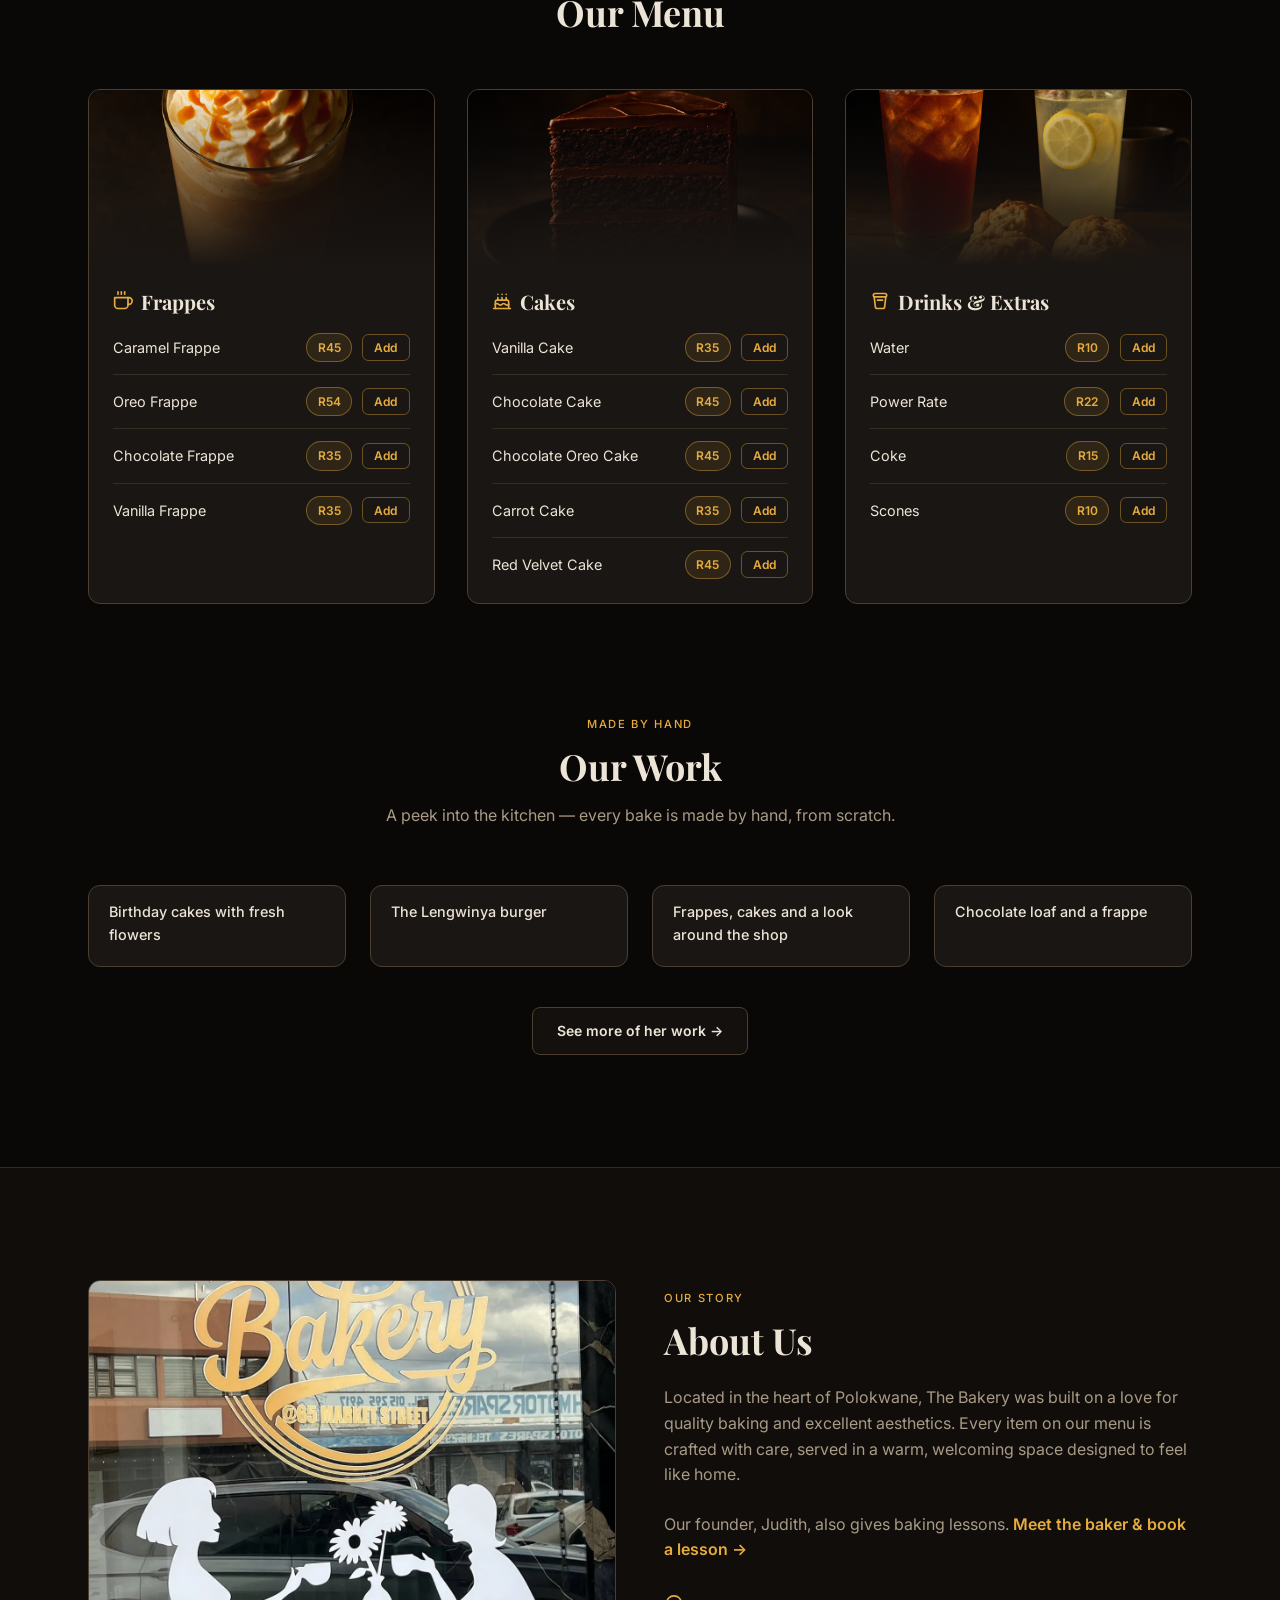
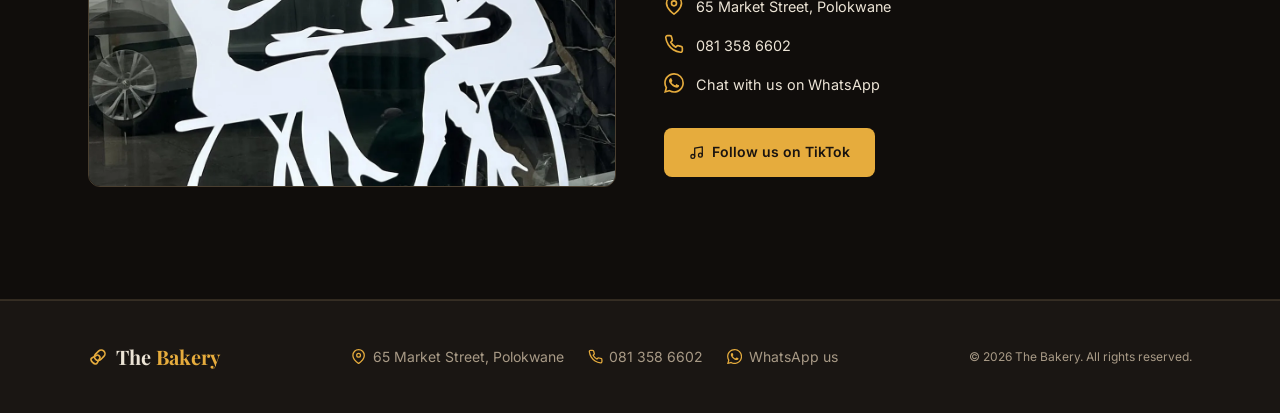
==== commit 051ef6b8: "added files: login.html, login.js, conftest.py, test_auth.py, pytest.ini and modified files: auth.py" ====
--- a/bake/index.html
+++ b/bake/index.html
@@ -44,6 +44,8 @@
       <div class="nav-actions">
         <a href="account.html" class="cart-btn account-btn" data-account-link aria-label="Sign in or create an account">
           <svg class="icon" viewBox="0 0 24 24" fill="none" stroke="currentColor" stroke-width="2" stroke-linecap="round" stroke-linejoin="round" aria-hidden="true"><path d="M20 21v-2a4 4 0 0 0-4-4H8a4 4 0 0 0-4 4v2"/><circle cx="12" cy="7" r="4"/></svg>
+        </a>
+        <a href="login.html" class="btn btn-outline" id="signin-link">Sign in
         </a>
         <button type="button" class="cart-btn" id="cart-open" aria-label="Open cart">
           <svg class="icon" viewBox="0 0 24 24" fill="none" stroke="currentColor" stroke-width="2" stroke-linecap="round" stroke-linejoin="round" aria-hidden="true"><circle cx="9" cy="21" r="1"/><circle cx="20" cy="21" r="1"/><path d="M1 1h4l2.68 13.39a2 2 0 0 0 2 1.61h9.72a2 2 0 0 0 2-1.61L23 6H6"/></svg>
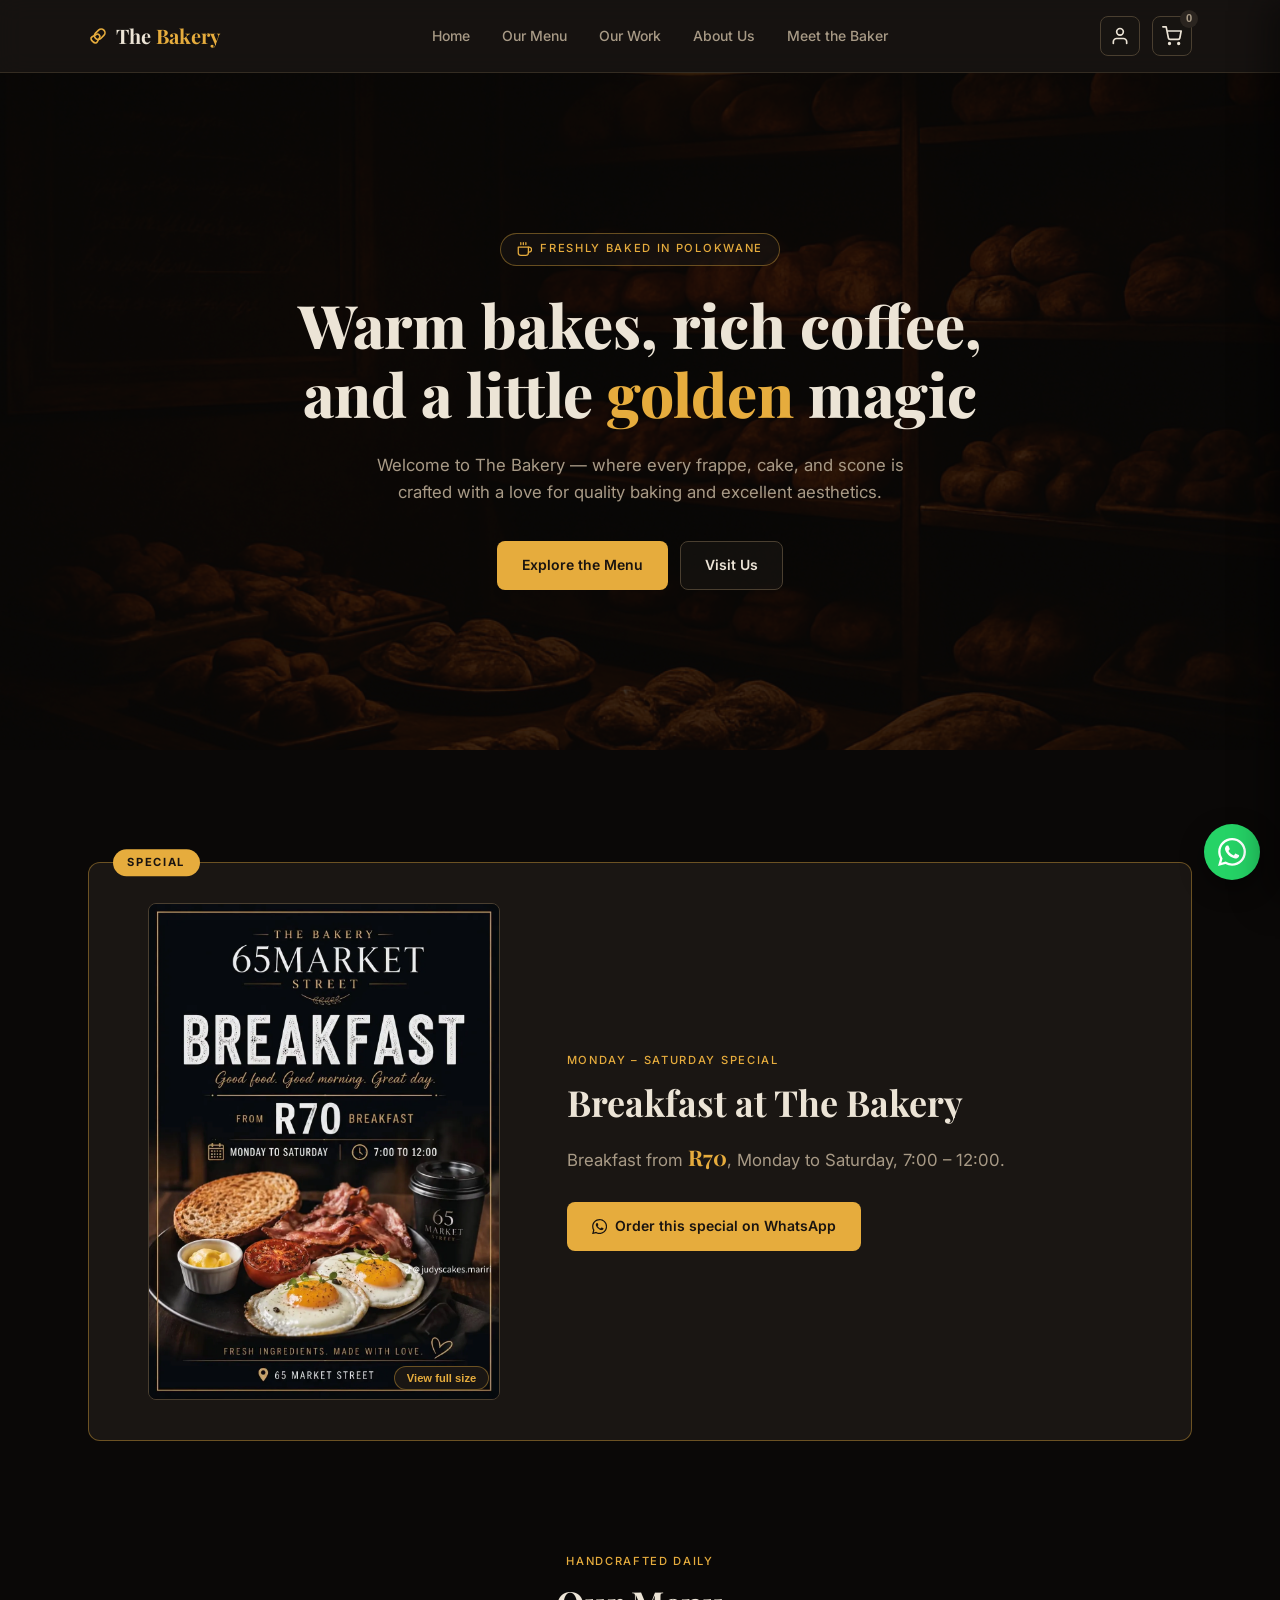
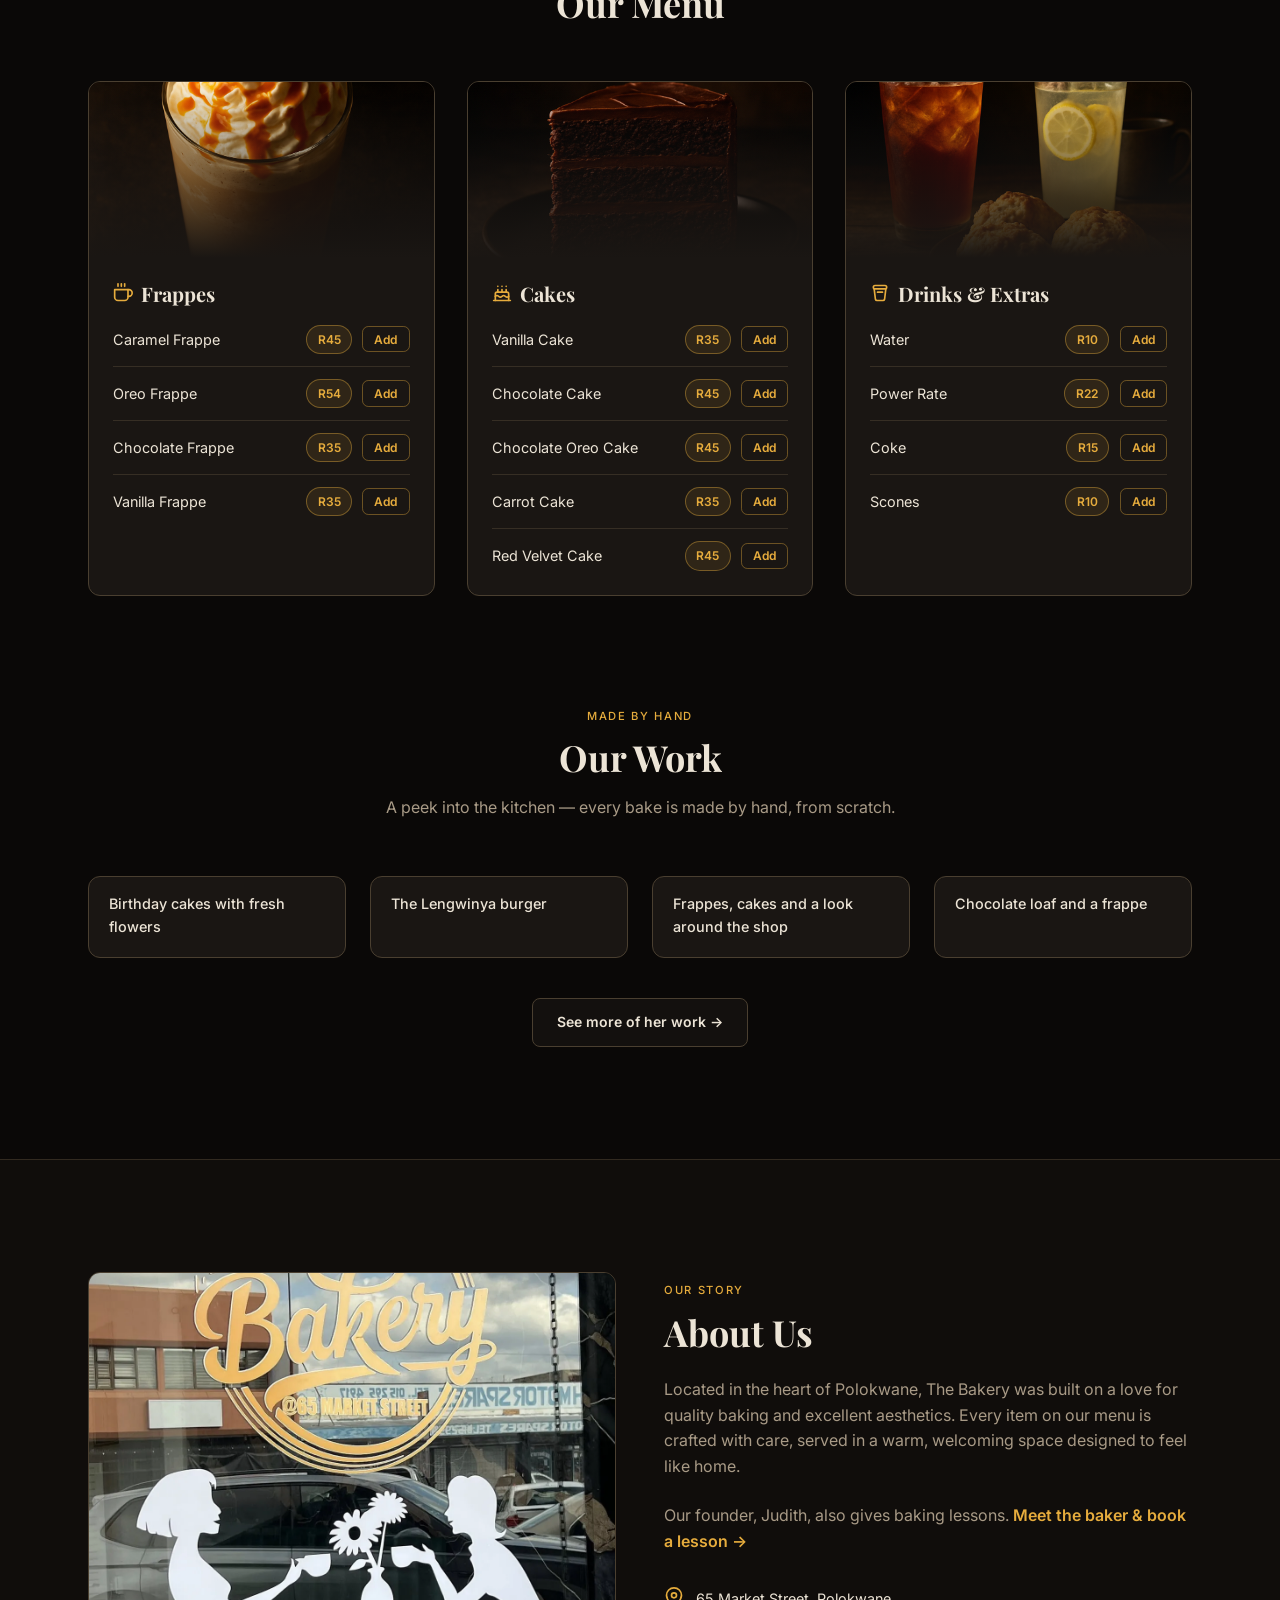
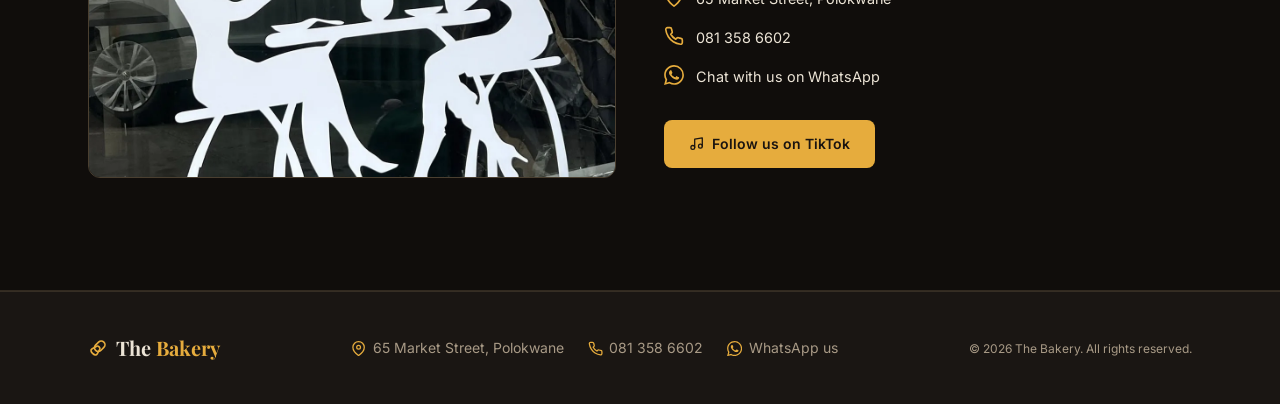
==== commit 3956cc63: "Move Google sign-in to the account page and remove login.html - account.html: "Continue with Google"" ====
--- a/bake/index.html
+++ b/bake/index.html
@@ -44,8 +44,6 @@
       <div class="nav-actions">
         <a href="account.html" class="cart-btn account-btn" data-account-link aria-label="Sign in or create an account">
           <svg class="icon" viewBox="0 0 24 24" fill="none" stroke="currentColor" stroke-width="2" stroke-linecap="round" stroke-linejoin="round" aria-hidden="true"><path d="M20 21v-2a4 4 0 0 0-4-4H8a4 4 0 0 0-4 4v2"/><circle cx="12" cy="7" r="4"/></svg>
-        </a>
-        <a href="login.html" class="btn btn-outline" id="signin-link">Sign in
         </a>
         <button type="button" class="cart-btn" id="cart-open" aria-label="Open cart">
           <svg class="icon" viewBox="0 0 24 24" fill="none" stroke="currentColor" stroke-width="2" stroke-linecap="round" stroke-linejoin="round" aria-hidden="true"><circle cx="9" cy="21" r="1"/><circle cx="20" cy="21" r="1"/><path d="M1 1h4l2.68 13.39a2 2 0 0 0 2 1.61h9.72a2 2 0 0 0 2-1.61L23 6H6"/></svg>
--- a/bake/styles.css
+++ b/bake/styles.css
@@ -1022,6 +1022,11 @@
 }
 .auth-tabs button[aria-selected="true"] { background: var(--gold); color: var(--primary-foreground); }
 .form-error { min-height: 1.25rem; margin-bottom: 0.75rem; color: var(--destructive); font-size: 0.8rem; }
+.google-btn { display: flex; justify-content: center; min-height: 44px; }
+.google-error { margin: 0.5rem 0 0; text-align: center; }
+.google-error:empty { min-height: 0; }
+.auth-divider { display: flex; align-items: center; gap: 0.75rem; margin: 1.25rem 0; color: var(--muted-foreground); font-size: 0.85rem; }
+.auth-divider::before, .auth-divider::after { content: ""; flex: 1; height: 1px; background: var(--border-soft); }
 
 .account-head { display: flex; flex-direction: column; gap: 1.5rem; margin-bottom: 2rem; }
 .account-head .muted { margin-top: 0.5rem; font-size: 0.9rem; }
